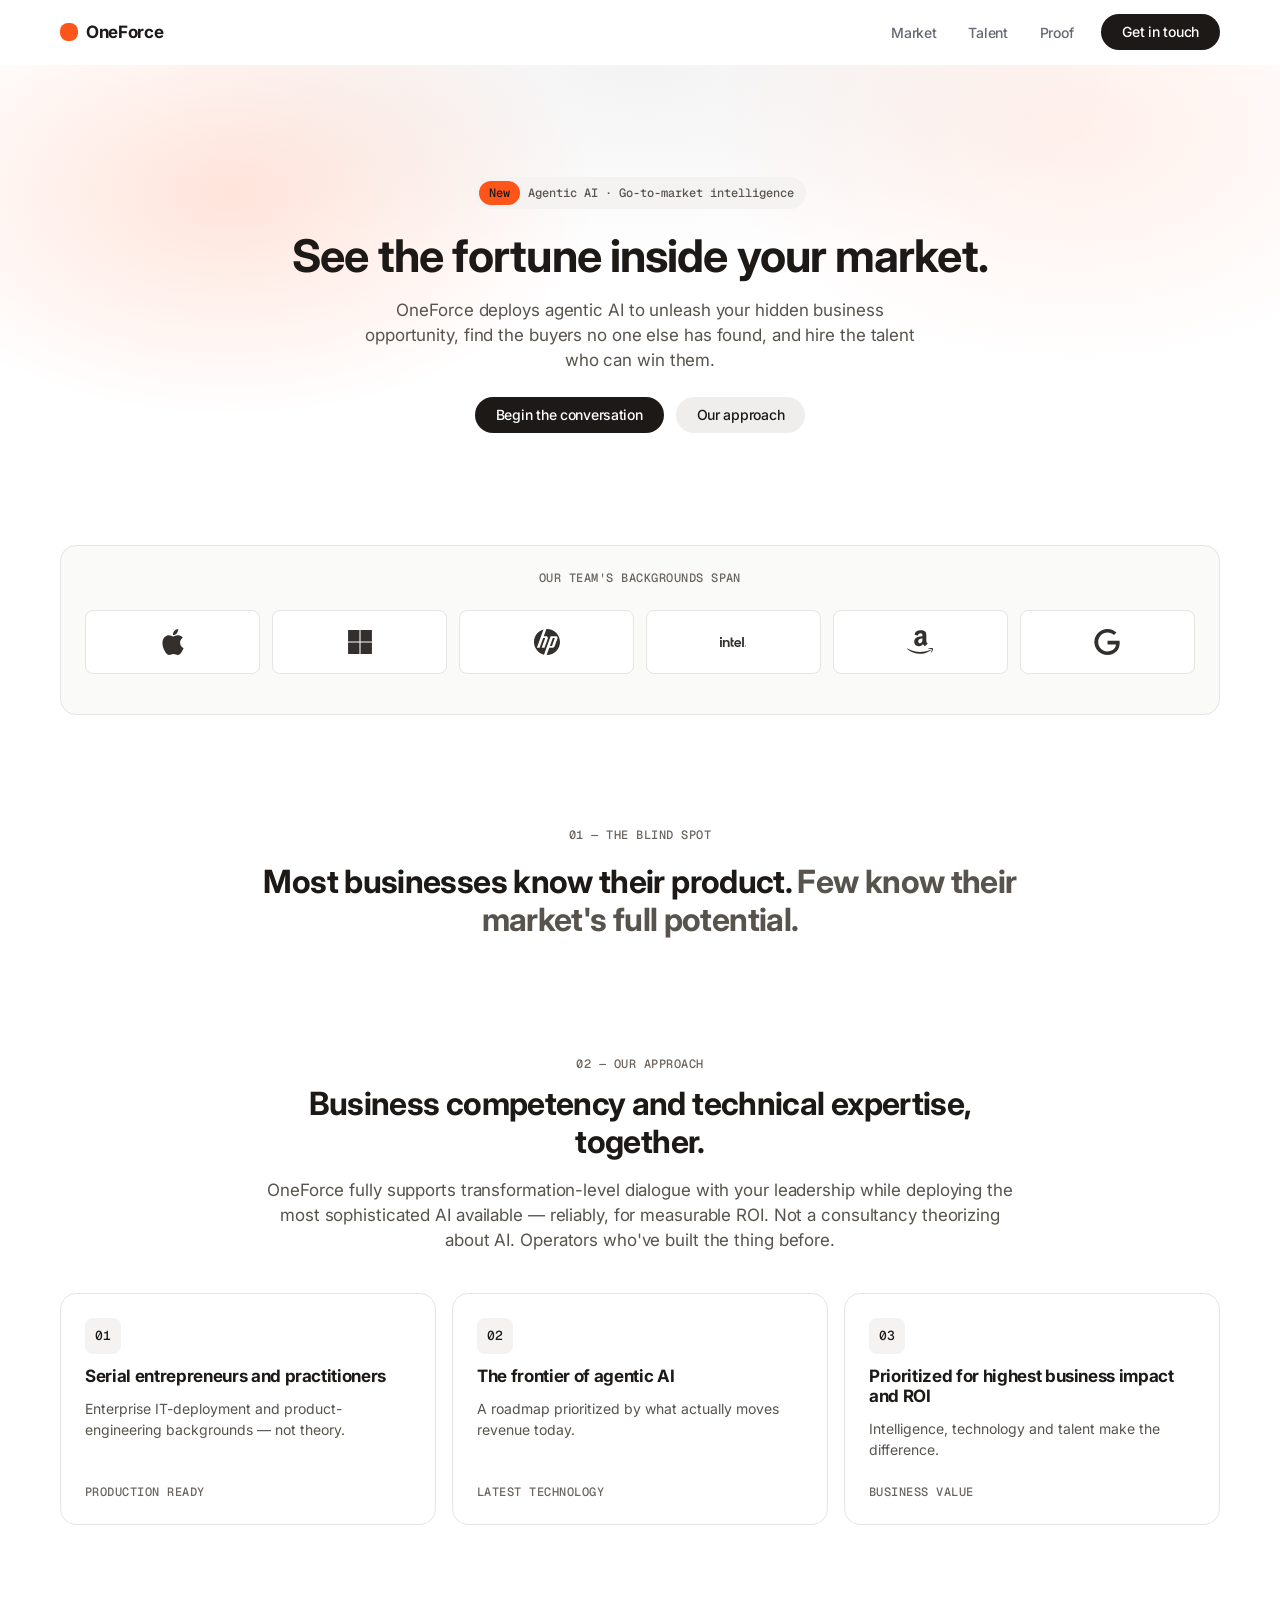
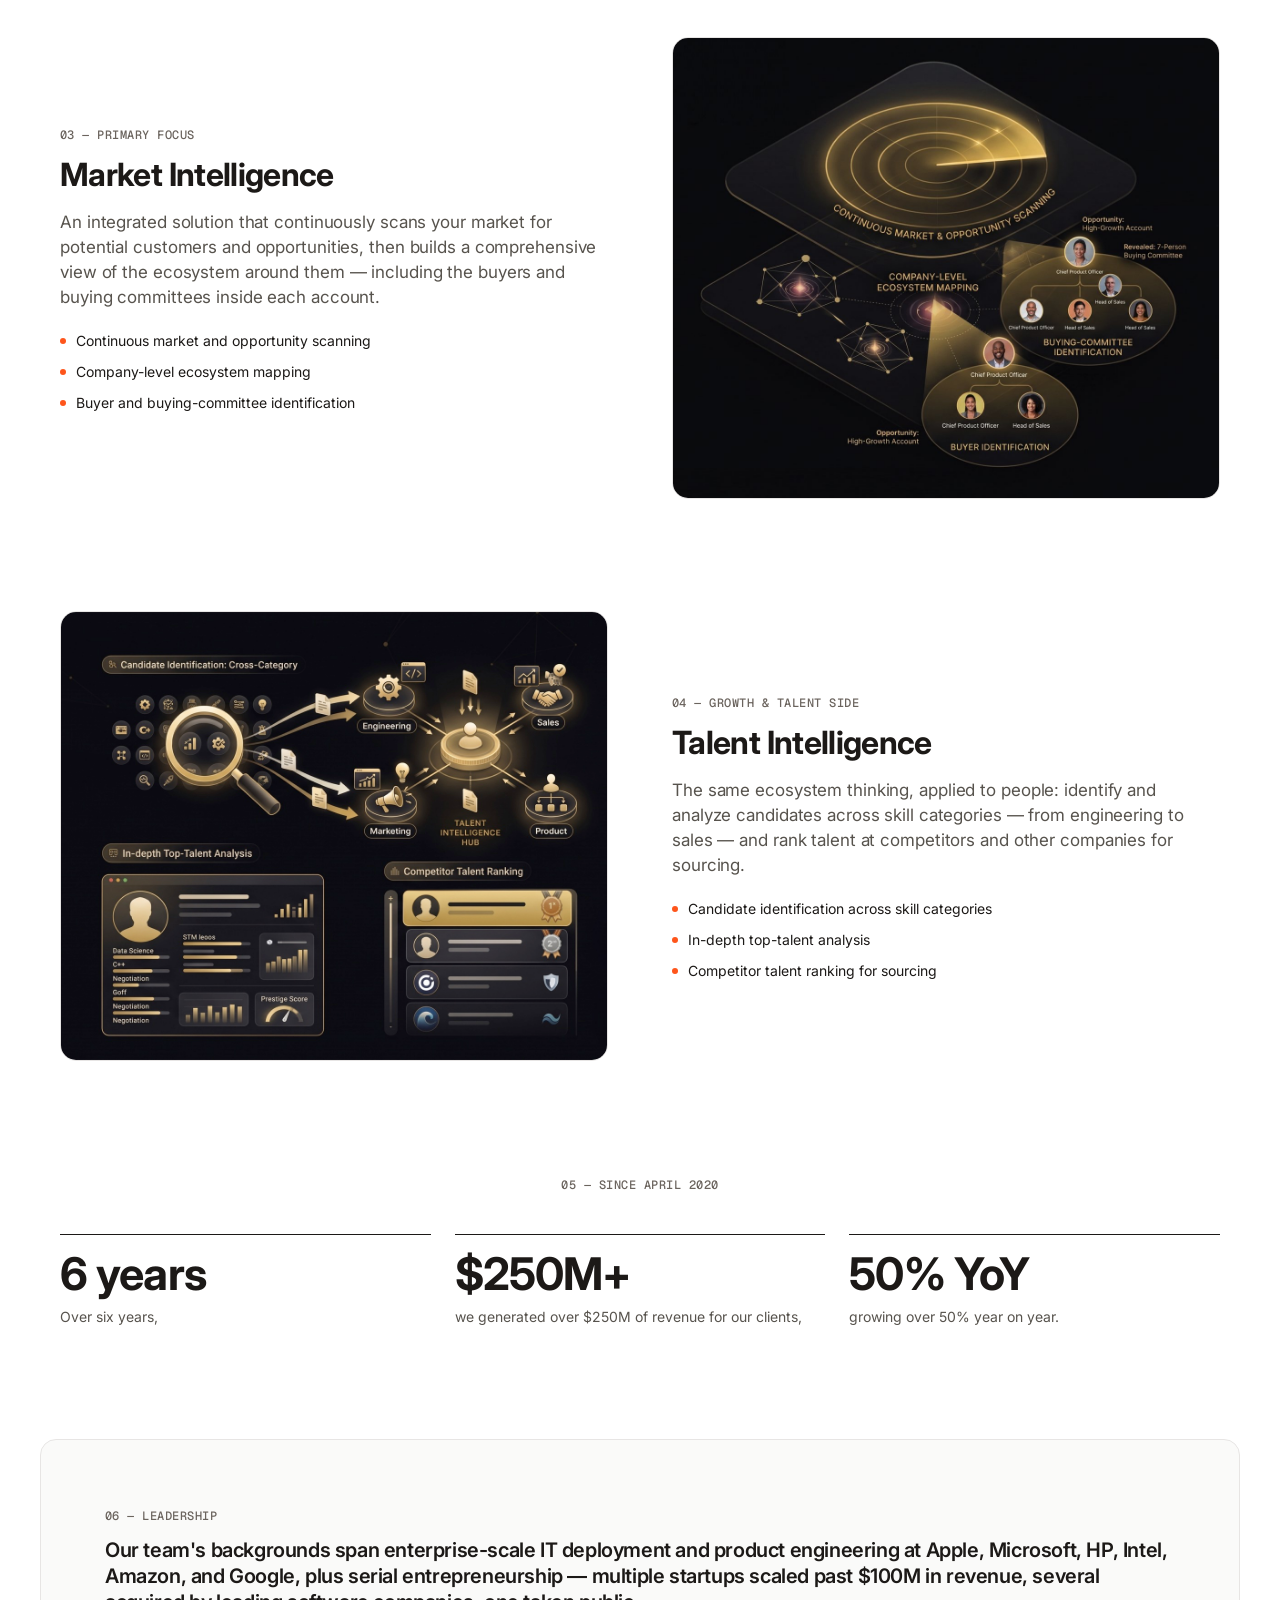
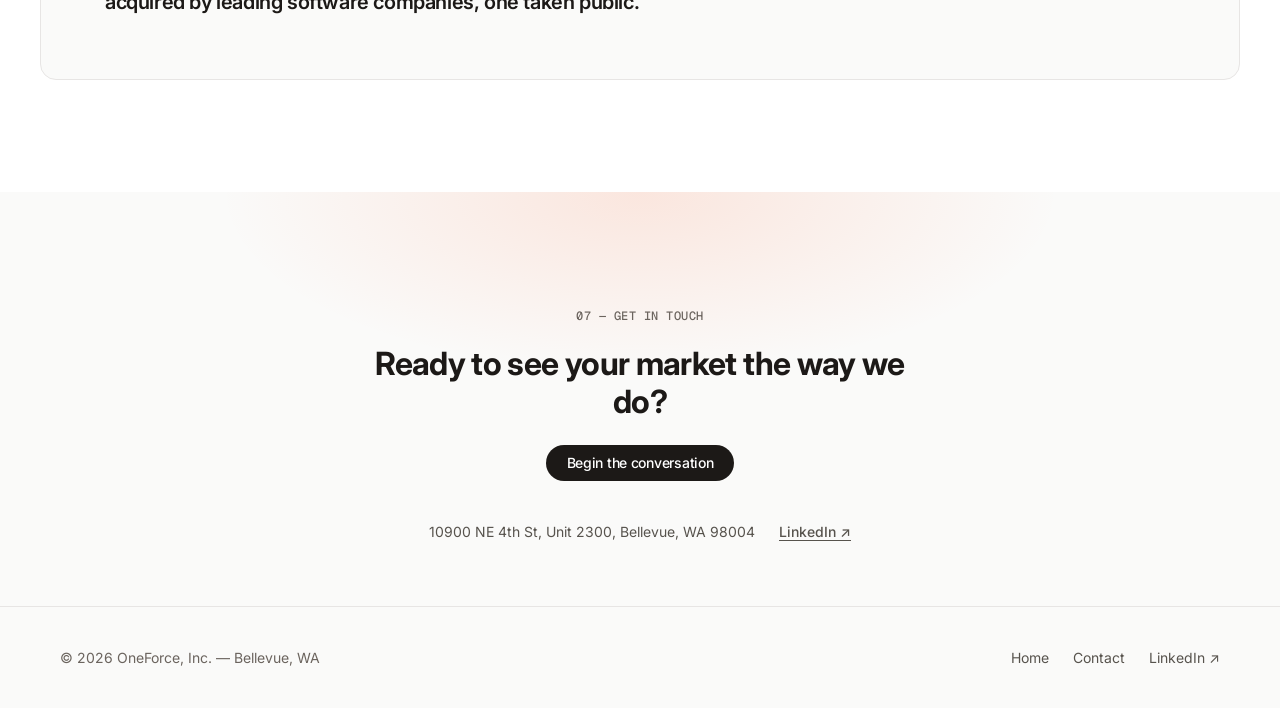
==== index.html @ 34530c94 "OneForce website design 2: GitBook look end to end (DSG-00009 v2 standard) carrying the current OneF" ====
<!doctype html>
<html lang="en">
<head>
<meta charset="utf-8" />
<meta name="viewport" content="width=device-width, initial-scale=1" />
<title>OneForce — See the fortune inside your market</title>
<link rel="icon" type="image/svg+xml" href="favicon.svg" />
<meta name="description" content="OneForce deploys agentic AI to map your market's hidden opportunity, and the talent to capture it." />
<meta property="og:type" content="website" />
<meta property="og:title" content="OneForce — See the fortune inside your market" />
<meta property="og:description" content="OneForce deploys agentic AI to map your market's hidden opportunity, and the talent to capture it." />
<meta property="og:image" content="og-image.png" />
<meta name="twitter:card" content="summary_large_image" />
<link rel="preconnect" href="https://fonts.googleapis.com" />
<link rel="preconnect" href="https://fonts.gstatic.com" crossorigin />
<link href="https://fonts.googleapis.com/css2?family=Inter:wght@400;500;600;700&family=Geist+Mono:wght@500&display=swap" rel="stylesheet" />
<link rel="stylesheet" href="styles.css" />
</head>
<body>
<a class="skip" href="#main">Skip to content</a>
<header class="nav"><div class="wrap">
  <a class="brand" href="index.html"><i aria-hidden="true"></i>OneForce</a>
  <a href="#intelligence" class="l">Market</a>
  <a href="#talent" class="l">Talent</a>
  <a href="#proof" class="l">Proof</a>
  <a href="contact.html" class="btn btn-dark">Get in touch</a>
</div></header>
<main id="main">

<section class="hero wrap" data-od-id="hero">
  <span class="eyebrow"><b>New</b>Agentic AI · Go-to-market intelligence</span>
  <h1>See the fortune inside your market.</h1>
  <p class="lede">OneForce deploys agentic AI to unleash your hidden business opportunity, find the buyers no one else has found, and hire the talent who can win them.</p>
  <div class="actions">
    <a href="contact.html" class="btn btn-dark">Begin the conversation</a>
    <a href="#approach" class="btn btn-light">Our approach</a>
  </div>
</section>

<section class="band wrap" data-od-id="credibility" aria-labelledby="lead-h">
  <div class="strip">
    <p class="tag" id="lead-h">Our team's backgrounds span</p>
    <div class="logos"><div class="logo-chip"><img src="assets/logos/apple.svg" alt="Apple" /></div><div class="logo-chip"><img src="assets/logos/microsoft.svg" alt="Microsoft" /></div><div class="logo-chip"><img src="assets/logos/hp.svg" alt="HP" /></div><div class="logo-chip"><img src="assets/logos/intel.svg" alt="Intel" /></div><div class="logo-chip"><img src="assets/logos/amazon.svg" alt="Amazon" /></div><div class="logo-chip"><img src="assets/logos/google.svg" alt="Google" /></div></div>
  </div>
</section>

<section class="band wrap narrow quote center rv" data-od-id="problem">
  <span class="tag">01 — The blind spot</span>
  <h2>Most businesses know their product. <em>Few know their market's full potential.</em></h2>
</section>

<section class="band wrap" id="approach" data-od-id="approach">
  <div class="center" style="max-width:766px;margin:0 auto">
    <span class="tag">02 — Our approach</span>
    <h2 style="margin:12px 0 16px">Business competency and technical expertise, together.</h2>
    <p class="lede">OneForce fully supports transformation-level dialogue with your leadership while deploying the most sophisticated AI available — reliably, for measurable ROI. Not a consultancy theorizing about AI. Operators who've built the thing before.</p>
  </div>
  <div class="cards">
    <article class="card rv"><span class="ico" aria-hidden="true">01</span><h3>Serial entrepreneurs and practitioners</h3><p>Enterprise IT-deployment and product-engineering backgrounds — not theory.</p><span class="tag">Production Ready</span></article>
    <article class="card rv"><span class="ico" aria-hidden="true">02</span><h3>The frontier of agentic AI</h3><p>A roadmap prioritized by what actually moves revenue today.</p><span class="tag">Latest Technology</span></article>
    <article class="card rv"><span class="ico" aria-hidden="true">03</span><h3>Prioritized for highest business impact and ROI</h3><p>Intelligence, technology and talent make the difference.</p><span class="tag">Business Value</span></article>
  </div>
</section>

<section class="band wrap" id="intelligence" data-od-id="intelligence-hub">
  <div class="split">
    <div class="copy rv">
      <span class="tag">03 — Primary focus</span>
      <h2>Market Intelligence</h2>
      <p class="lede">An integrated solution that continuously scans your market for potential customers and opportunities, then builds a comprehensive view of the ecosystem around them — including the buyers and buying committees inside each account.</p>
      <ul>
        <li>Continuous market and opportunity scanning</li>
        <li>Company-level ecosystem mapping</li>
        <li>Buyer and buying-committee identification</li>
      </ul>
    </div>
    <div class="frame rv"><img src="assets/market-intelligence.jpg" width="1200" height="1010" loading="lazy" alt="Diagram of OneForce's market intelligence system mapping accounts, buying committees, and opportunity signals" /></div>
  </div>
</section>

<section class="band wrap" id="talent" data-od-id="talent-intelligence">
  <div class="split rev">
    <div class="copy rv">
      <span class="tag">04 — Growth &amp; talent side</span>
      <h2>Talent Intelligence</h2>
      <p class="lede">The same ecosystem thinking, applied to people: identify and analyze candidates across skill categories — from engineering to sales — and rank talent at competitors and other companies for sourcing.</p>
      <ul>
        <li>Candidate identification across skill categories</li>
        <li>In-depth top-talent analysis</li>
        <li>Competitor talent ranking for sourcing</li>
      </ul>
    </div>
    <div class="frame rv"><img src="assets/talent-intelligence.jpg?v=2" width="1200" height="984" loading="lazy" alt="Diagram of OneForce's talent intelligence hub connecting candidate identification, top-talent analysis, and competitor talent ranking across engineering, sales, marketing, and product" /></div>
  </div>
</section>

<section class="band wrap" id="proof" data-od-id="proof">
  <div class="center"><span class="tag">05 — Since April 2020</span></div>
  <div class="stats">
    <div class="stat rv"><div class="n">6 years</div><p>Over six years,</p></div>
    <div class="stat rv"><div class="n">$250M+</div><p>we generated over $250M of revenue for our clients,</p></div>
    <div class="stat rv"><div class="n">50% YoY</div><p>growing over 50% year on year.</p></div>
  </div>
</section>

<section class="wideband" data-od-id="leadership">
  <div class="leader rv">
    <div><span class="tag">06 — Leadership</span>
    <p class="big" style="margin-top:12px">Our team's backgrounds span enterprise-scale IT deployment and product engineering at Apple, Microsoft, HP, Intel, Amazon, and Google, plus serial entrepreneurship — multiple startups scaled past $100M in revenue, several acquired by leading software companies, one taken public.</p></div>
  </div>
</section>

<section class="closing" data-od-id="closing">
  <div class="wrap">
    <span class="tag">07 — Get in touch</span>
    <h2>Ready to see your market the way we do?</h2>
    <div class="actions"><a href="contact.html" class="btn btn-dark">Begin the conversation</a></div>
    <div class="contact-row">
      <span>10900 NE 4th St, Unit 2300, Bellevue, WA 98004</span>
      <a href="https://www.linkedin.com/company/oneforceinc/" target="_blank" rel="noopener">LinkedIn ↗</a>
    </div>
  </div>
</section>
</main>
<footer class="foot"><div class="wrap">
  <span>© 2026 OneForce, Inc. — Bellevue, WA</span>
  <nav aria-label="Footer"><a href="index.html">Home</a><a href="contact.html">Contact</a><a href="https://www.linkedin.com/company/oneforceinc/" target="_blank" rel="noopener">LinkedIn ↗</a></nav>
</div></footer>
<script>
(function(){
  var els=document.querySelectorAll('.rv');
  if(!('IntersectionObserver' in window)){els.forEach(function(e){e.classList.add('in')});return;}
  var io=new IntersectionObserver(function(es){es.forEach(function(x){if(x.isIntersecting){x.target.classList.add('in');io.unobserve(x.target);}})},{threshold:.15});
  els.forEach(function(e){io.observe(e)});
})();
</script>
</body>
</html>
---- styles.css ----
/* OneForce website design 2 - the GitBook look end to end (DSG-00009 v2 measurements + v1 palette),
   carrying the current OneForce copy. Light only (the reference has no dark theme).
   States and motion are additions, not measurements. */
:root{
  --ink:#1C1917; --ink-2:#57534D; --muted:#6B645E; --page:#FFFFFF; --soft:#FAFAF9; --soft-2:#F4F3F2; --pill:#EFEEED;
  --line:#E7E5E4; --accent:#FE551B; --accent-ink:#B93A0B;
  --f-sans:'Inter',-apple-system,BlinkMacSystemFont,'Segoe UI',system-ui,sans-serif;
  --f-mono:'Geist Mono',ui-monospace,'SF Mono',Menlo,monospace;
  --s4:4px;--s6:6px;--s8:8px;--s10:10px;--s12:12px;--s14:14px;--s16:16px;--s20:20px;--s24:24px;--s40:40px;--s64:64px;--s112:112px;
  --r-tiny:4px;--r-small:8px;--r-card:16px;--r-input:99px;--r-pill:999px;
  --container:1160px;--narrow:766px;--wide:1345px;--gutter:20px;--gap:112px;
  --t:200ms;--ease:cubic-bezier(.2,0,0,1);
}
*{box-sizing:border-box}
html{scroll-behavior:smooth}
body{margin:0;background:var(--page);color:var(--ink);font-family:var(--f-sans);font-size:14px;line-height:21px;-webkit-font-smoothing:antialiased;overflow-x:hidden}
img{max-width:100%;display:block}
a{color:inherit}
h1,h2,h3,h4,h5{margin:0;font-weight:700;color:var(--ink)}
h1{font-size:29px;line-height:1;letter-spacing:-.58px}
h2{font-size:26px;line-height:1.2;letter-spacing:-.52px}
h3{font-size:17px;line-height:20.4px;letter-spacing:-.34px}
p{margin:0}
.lede{font-size:17px;line-height:25px;color:var(--ink-2);letter-spacing:-.1px}
.skip{position:fixed;left:16px;top:-80px;z-index:400;padding:12px 20px;border-radius:var(--r-pill);background:var(--ink);color:#fff;font-weight:500;text-decoration:none;transition:top 120ms var(--ease)}
.skip:focus{top:16px}
:focus-visible{outline:2px solid var(--ink);outline-offset:3px;border-radius:var(--r-small)}
.wrap{width:100%;max-width:calc(var(--container) + 2*var(--gutter));margin:0 auto;padding:0 var(--gutter)}
.narrow{max-width:calc(var(--narrow) + 2*var(--gutter))}
.band{padding-top:var(--gap)}
.center{text-align:center}

/* top nav */
.nav{position:sticky;top:0;z-index:100;background:rgba(255,255,255,.88);backdrop-filter:saturate(1.4) blur(12px);border-bottom:1px solid transparent}
.nav .wrap{display:flex;align-items:center;gap:var(--s24);height:64px}
.brand{font-weight:700;font-size:17px;letter-spacing:-.34px;text-decoration:none;margin-right:auto;display:flex;align-items:center;gap:var(--s8)}
.brand i{width:18px;height:18px;border-radius:var(--r-small);background:var(--accent);display:inline-block}
.nav a.l{color:#656973;font-weight:500;letter-spacing:-.28px;text-decoration:none;padding:8px 4px;display:none;transition:color var(--t) var(--ease)}
.nav a.l:hover{color:var(--ink)}
.nav a.l[aria-current=page]{color:var(--ink)}

/* buttons: pill, 14/500 */
.btn{display:inline-flex;align-items:center;justify-content:center;gap:var(--s8);padding:var(--s10) var(--s20);border-radius:var(--r-pill);font:500 14px/14px var(--f-sans);letter-spacing:-.28px;text-decoration:none;border:1px solid transparent;cursor:pointer;transition:background var(--t) var(--ease),transform 120ms var(--ease)}
.btn:active{transform:translateY(1px)}
.btn-dark{background:var(--ink);color:#fff}
.btn-dark:hover{background:#3b3532}
.btn-light{background:var(--pill);color:var(--ink)}
.btn-light:hover{background:#E4E2E0}
.btn[disabled]{opacity:.6;cursor:default}

/* eyebrow badge */
.eyebrow{display:inline-flex;align-items:center;gap:var(--s8);padding:var(--s4) var(--s12) var(--s4) var(--s4);border-radius:var(--r-pill);background:var(--soft-2);font:500 12px/16px var(--f-mono);color:var(--ink-2);letter-spacing:0}
.eyebrow b{background:var(--accent);color:var(--ink);border-radius:var(--r-pill);padding:var(--s4) var(--s10);font-weight:500}
.tag{font:500 12px/16px var(--f-mono);color:var(--muted);text-transform:uppercase;letter-spacing:.04em}

/* hero */
.hero{position:relative;padding-top:var(--s64);text-align:center;isolation:isolate}
.hero::before{content:"";position:absolute;top:0;left:50%;width:100vw;transform:translateX(-50%);height:640px;z-index:-1;background:
 radial-gradient(520px 320px at 18% 20%,rgba(254,85,27,.16),transparent 70%),
 radial-gradient(520px 340px at 84% 10%,rgba(254,85,27,.09),transparent 70%),
 radial-gradient(700px 300px at 50% 0,rgba(28,25,23,.05),transparent 70%)}
.hero h1{margin:var(--s24) auto var(--s20);max-width:700px}
.hero .lede{max-width:560px;margin:0 auto}
.actions{display:flex;gap:var(--s12);justify-content:center;flex-wrap:wrap;margin-top:var(--s24)}

/* logo strip (integration strip) */
.strip{border:1px solid var(--line);border-radius:var(--r-card);background:var(--soft);padding:var(--s24) var(--s24) var(--s40);text-align:center}
.strip p.tag{margin-bottom:var(--s24)}
.logos{display:flex;flex-wrap:wrap;justify-content:center;gap:var(--s12)}
.logo-chip{background:#fff;border:1px solid var(--line);border-radius:var(--r-small);height:64px;width:calc(50% - 6px);display:flex;align-items:center;justify-content:center}
.logo-chip img{height:26px;width:auto;max-width:96px;opacity:.9}

/* quote */
.quote h2{font-size:26px;line-height:1.2}
.quote h2 em{font-style:normal;color:var(--ink-2)}
.quote .tag{display:block;margin-bottom:var(--s20)}

/* feature split */
.split{display:grid;gap:var(--s40);align-items:center}
.split h2{margin:var(--s12) 0 var(--s16)}
.split ul{list-style:none;margin:var(--s20) 0 0;padding:0;display:grid;gap:var(--s10)}
.split li{display:flex;gap:var(--s10);color:var(--ink)}
.split li::before{content:"";flex:none;width:6px;height:6px;margin-top:8px;border-radius:99px;background:var(--accent)}
.frame{border-radius:var(--r-card);overflow:hidden;background:#0b0d12;border:1px solid var(--line)}
.frame img{width:100%;height:auto}

/* cards */
.cards{display:grid;gap:var(--s16);margin-top:var(--s40)}
.card{border:1px solid var(--line);border-radius:var(--r-card);background:var(--page);padding:var(--s24);display:flex;flex-direction:column;gap:var(--s12);transition:border-color var(--t) var(--ease),box-shadow var(--t) var(--ease),transform var(--t) var(--ease)}
.card:hover{border-color:#D6D3D1;box-shadow:0 8px 24px rgba(28,25,23,.06);transform:translateY(-2px)}
.card .ico{width:36px;height:36px;border-radius:var(--r-small);background:var(--soft-2);display:grid;place-items:center;font:500 13px/1 var(--f-mono);color:var(--ink)}
.card p{color:var(--ink-2)}
.card .tag{margin-top:auto;padding-top:var(--s12)}

/* stats */
.stats{display:grid;gap:var(--s24);margin-top:var(--s40)}
.stat{border-top:1px solid var(--ink);padding-top:var(--s16)}
.stat .n{font-size:45px;line-height:45px;letter-spacing:-.9px;font-weight:700}
.stat p{margin-top:var(--s10);color:var(--ink-2)}

/* wide quote band (leadership) */
.wideband{max-width:calc(var(--wide) + 2*var(--gutter));margin:var(--gap) auto 0;padding:0 var(--gutter)}
.leader{background:var(--soft);border:1px solid var(--line);border-radius:var(--r-card);padding:var(--s40) var(--s24);display:grid;gap:var(--s24)}
.leader p.big{font-size:20px;line-height:26px;letter-spacing:-.4px;font-weight:600;color:var(--ink)}
.leader .logos{justify-content:flex-start;margin-top:var(--s8)}

/* closing */
.closing{position:relative;text-align:center;isolation:isolate;padding:var(--s112) 0 var(--s64);margin-top:var(--gap);background:var(--soft)}
.closing::before{content:"";position:absolute;inset:0;z-index:-1;background:radial-gradient(600px 260px at 50% 0,rgba(254,85,27,.12),transparent 70%)}
.closing h2{max-width:560px;margin:var(--s20) auto var(--s12)}
.contact-row{display:flex;gap:var(--s24);justify-content:center;flex-wrap:wrap;margin-top:var(--s40);color:var(--ink-2)}
.contact-row a{font-weight:500;text-decoration:underline;text-underline-offset:3px}

/* footer */
.foot{background:var(--soft);border-top:1px solid var(--line);padding:var(--s40) 0;color:var(--muted)}
.foot .wrap{display:flex;flex-wrap:wrap;gap:var(--s16) var(--s40);justify-content:space-between}
.foot a{text-decoration:none;color:var(--ink-2)}
.foot a:hover{color:var(--ink)}
.foot nav{display:flex;gap:var(--s24)}

/* reveal (addition) */
.rv{opacity:0;transform:translateY(12px);transition:opacity 400ms var(--ease),transform 400ms var(--ease)}
.rv.in{opacity:1;transform:none}

/* contact page */
.page-hero{padding-top:var(--s64);text-align:center}
.page-hero h1{margin:var(--s24) auto var(--s16);max-width:640px}
.contact-grid{display:grid;gap:var(--s24);margin-top:var(--s40)}
.panel{border:1px solid var(--line);border-radius:var(--r-card);background:var(--page);padding:var(--s24)}
.panel.soft{background:var(--soft)}
.form-field{margin-bottom:var(--s16)}
.form-field label{display:block;font-weight:500;letter-spacing:-.28px;margin-bottom:var(--s6)}
.form-field label span{color:var(--muted);font-weight:400}
input,textarea{width:100%;font:400 14px/21px var(--f-sans);color:var(--ink);background:var(--page);border:1px solid #D6D3D1;border-radius:var(--r-small);padding:var(--s10) var(--s14);transition:border-color var(--t) var(--ease),box-shadow var(--t) var(--ease)}
textarea{min-height:128px;resize:vertical}
input::placeholder,textarea::placeholder{color:#8A837D}
input:hover,textarea:hover{border-color:#A8A29E}
input:focus-visible,textarea:focus-visible{outline:none;border-color:var(--ink);box-shadow:0 0 0 3px rgba(28,25,23,.14)}
.form-error{display:none;color:#B42318;font-size:13px;margin-top:var(--s6)}
.form-field.invalid input,.form-field.invalid textarea{border-color:#B42318}
.form-field.invalid .form-error{display:block}
.form-note{margin-top:var(--s12);color:var(--muted)}
.form-status{display:none;margin-top:var(--s12);padding:var(--s12) var(--s14);border-radius:var(--r-small);background:#FEF3F2;color:#B42318}
.form-status.show{display:block}
.form-status.ok{background:#ECFDF3;color:#05603A}
.info h3{margin-bottom:var(--s10)}
.info .row{display:flex;justify-content:space-between;gap:var(--s16);padding:var(--s10) 0;border-top:1px solid var(--line)}
.info .k{color:var(--muted)}
.info .note{margin-top:var(--s16);padding-top:var(--s16);border-top:1px solid var(--line);color:var(--ink-2)}
.info a{text-decoration:underline;text-underline-offset:3px}
.faq{margin-top:var(--s40);border-top:1px solid var(--line)}
details{border-bottom:1px solid var(--line);padding:var(--s16) 0}
summary{cursor:pointer;font-weight:600;font-size:17px;line-height:22px;letter-spacing:-.34px;list-style:none;display:flex;justify-content:space-between;gap:var(--s16)}
summary::-webkit-details-marker{display:none}
summary::after{content:"+";font-weight:400;font-size:20px;line-height:20px;color:var(--muted)}
details[open] summary::after{content:"–"}
details p{margin-top:var(--s10);color:var(--ink-2)}

/* >= 810 tablet */
@media (min-width:810px){
  :root{--gutter:40px}
  h1{font-size:45px;letter-spacing:-.9px}
  h2{font-size:32px;line-height:38.4px;letter-spacing:-.64px}
  .quote h2{font-size:32px}
  .nav a.l{display:inline-block}
  .hero{padding-top:112px}
  .logo-chip{width:calc(33.333% - 8px)}
  .split{grid-template-columns:1fr 1fr;gap:64px}
  .split.rev .copy{order:2}
  .cards{grid-template-columns:repeat(3,1fr)}
  .stats{grid-template-columns:repeat(3,1fr)}
  .leader{padding:var(--s64) var(--s64)}
  .contact-grid{grid-template-columns:1.4fr 1fr}
}
@media (min-width:1200px){ .logo-chip{width:calc(16.666% - 10px)} .leader .logos{gap:var(--s12)} }
@media (min-width:1600px){ :root{--container:1240px} }
@media (prefers-reduced-motion:reduce){ html{scroll-behavior:auto} .rv{opacity:1;transform:none;transition:none} .card,.btn{transition:none} .card:hover{transform:none} }
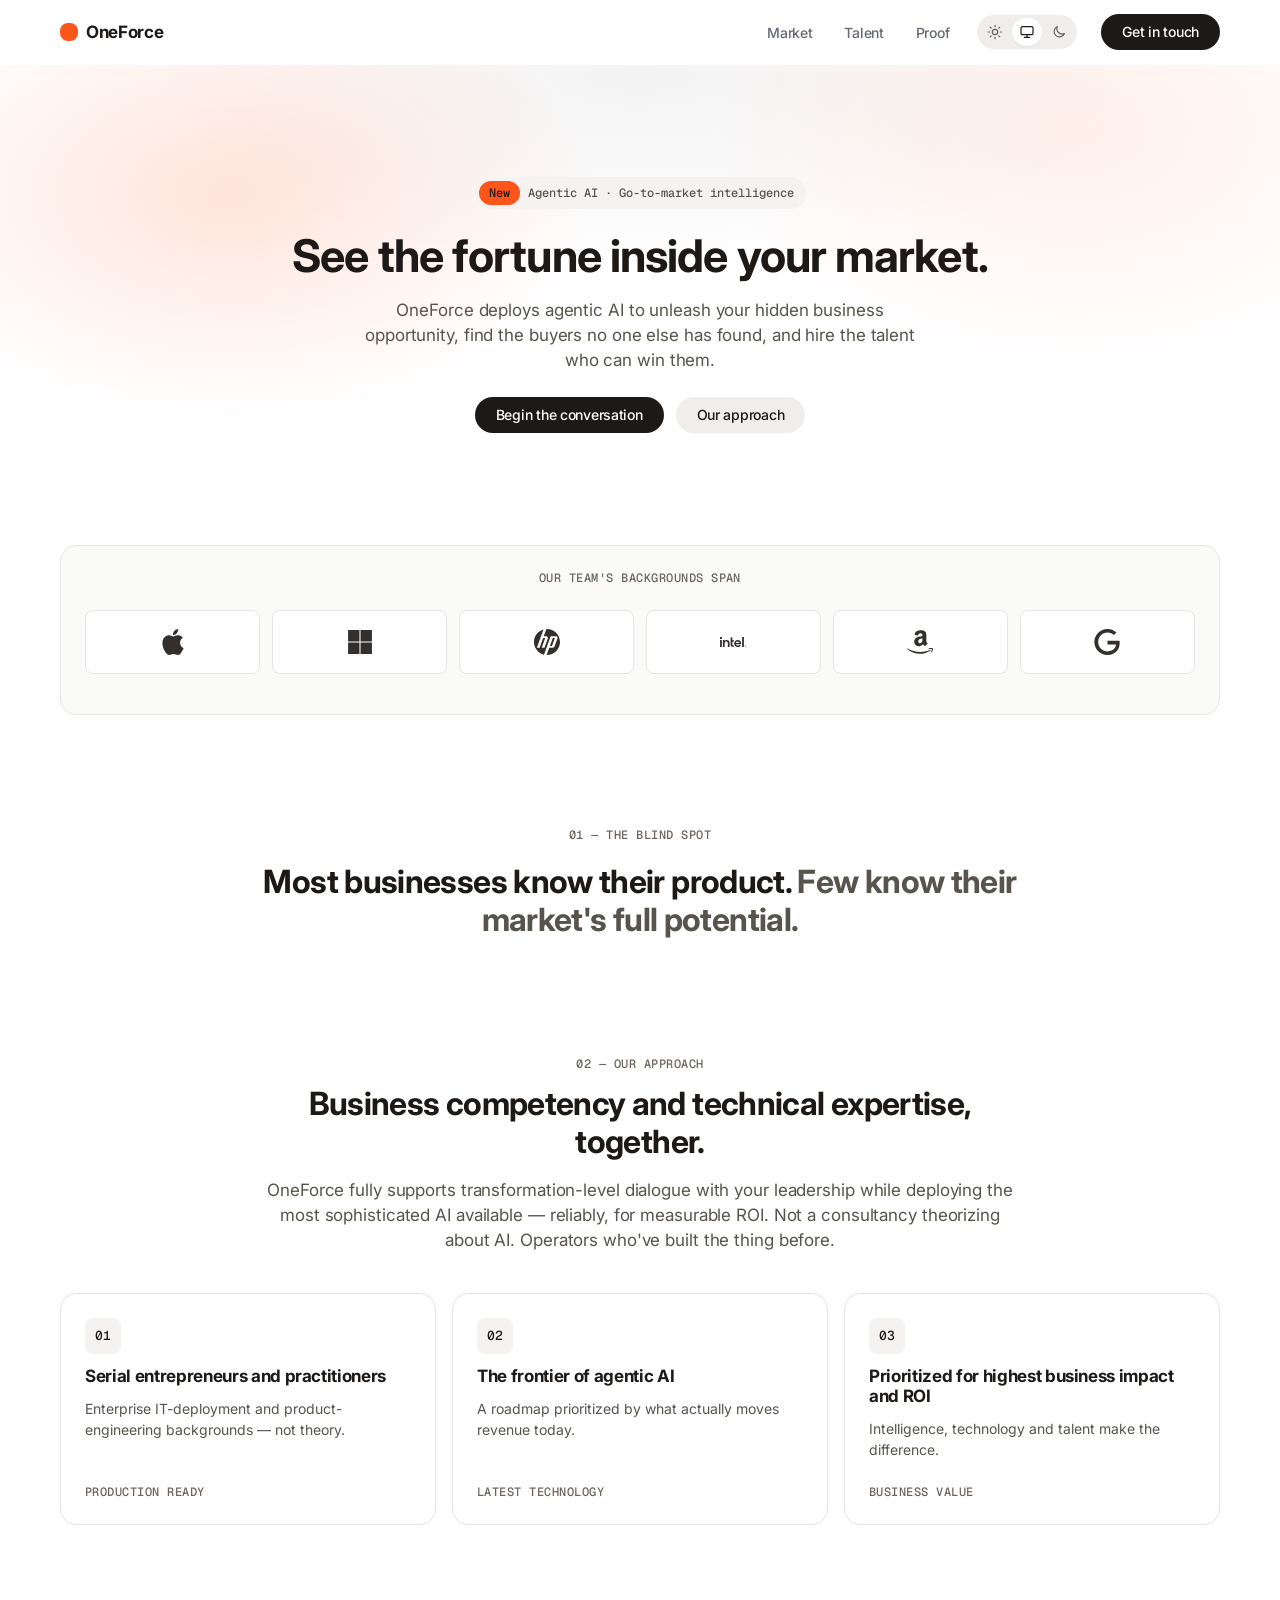
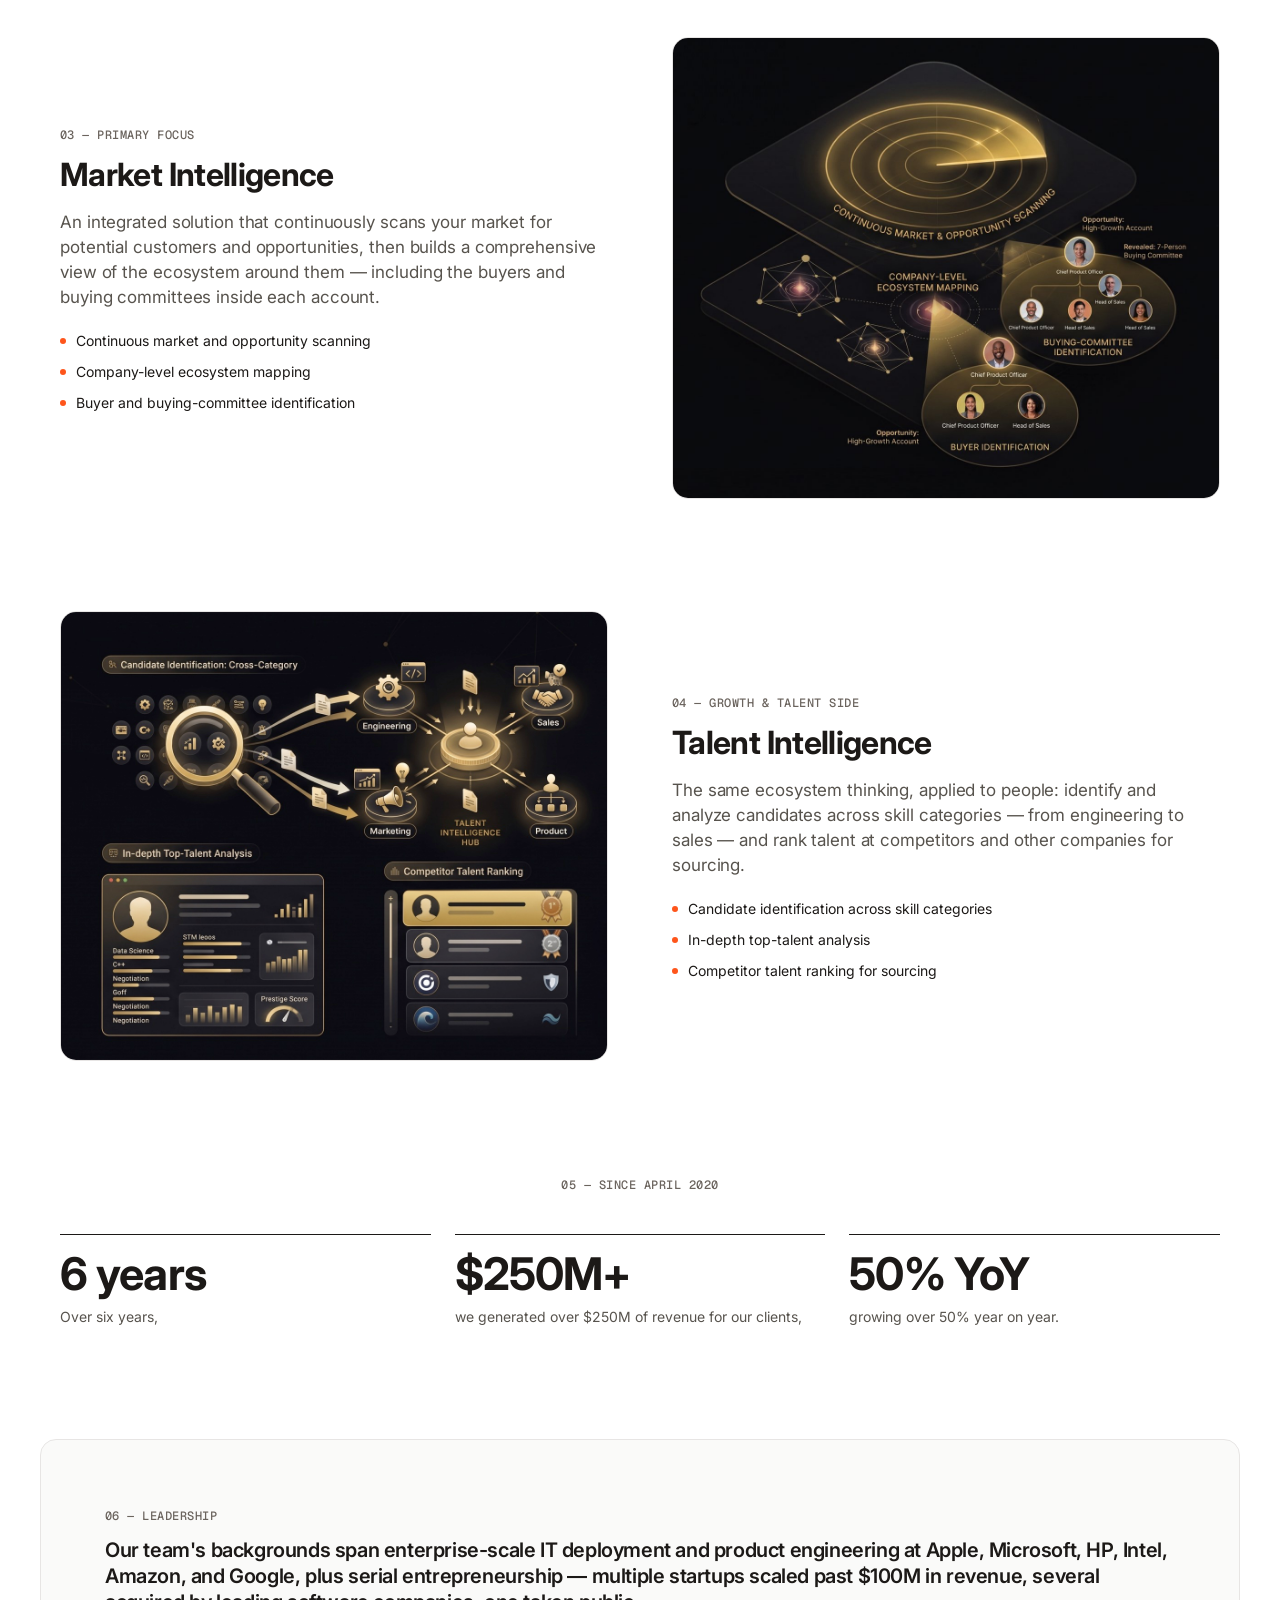
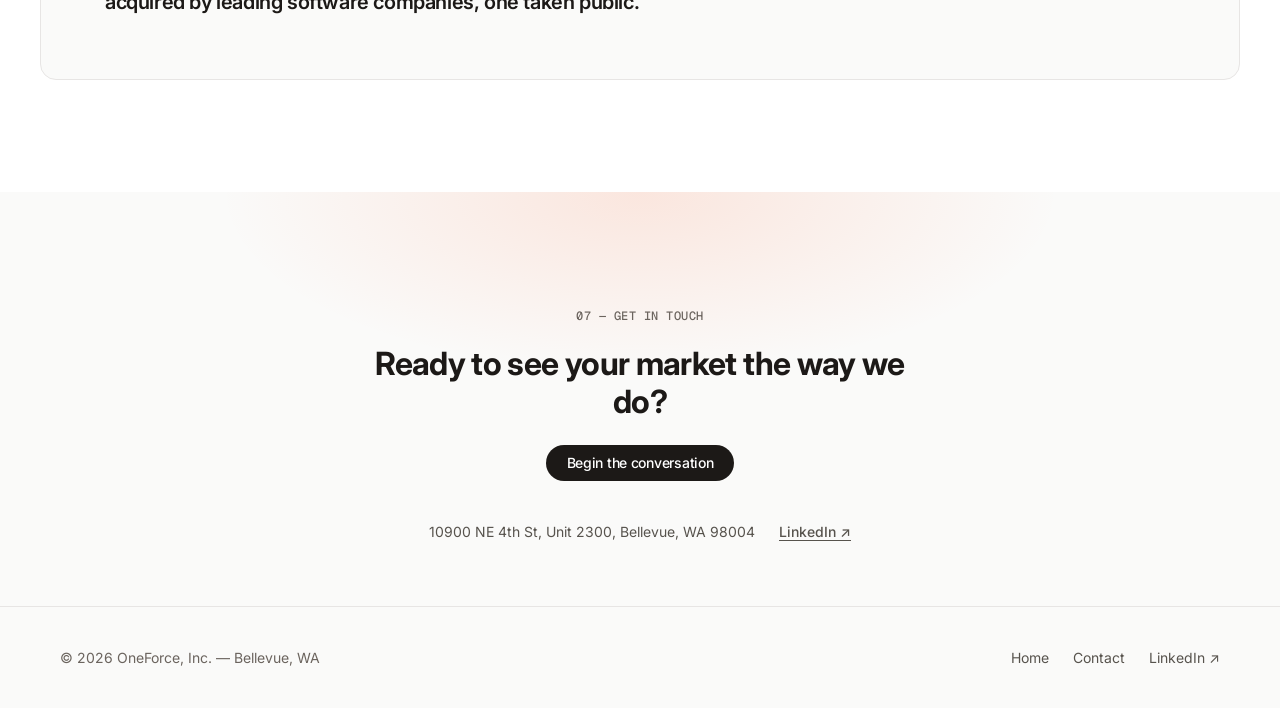
==== commit 80cf8149: "Add light / dark / system theme switch (system by default, choice saved in localStorage) Co-Authored" ====
--- a/index.html
+++ b/index.html
@@ -15,6 +15,8 @@
 <link rel="preconnect" href="https://fonts.gstatic.com" crossorigin />
 <link href="https://fonts.googleapis.com/css2?family=Inter:wght@400;500;600;700&family=Geist+Mono:wght@500&display=swap" rel="stylesheet" />
 <link rel="stylesheet" href="styles.css" />
+<script>(function(){try{var m=localStorage.getItem('of-theme');if(m==='light'||m==='dark')document.documentElement.setAttribute('data-theme',m)}catch(e){}})()</script>
+<meta name="color-scheme" content="light dark" />
 </head>
 <body>
 <a class="skip" href="#main">Skip to content</a>
@@ -23,6 +25,11 @@
   <a href="#intelligence" class="l">Market</a>
   <a href="#talent" class="l">Talent</a>
   <a href="#proof" class="l">Proof</a>
+  <div class="theme" role="group" aria-label="Colour theme">
+    <button type="button" data-mode="light" aria-pressed="false" aria-label="Light theme" title="Light"><svg viewBox="0 0 24 24" aria-hidden="true"><circle cx="12" cy="12" r="4"/><path d="M12 2v2M12 20v2M4.9 4.9l1.4 1.4M17.7 17.7l1.4 1.4M2 12h2M20 12h2M4.9 19.1l1.4-1.4M17.7 6.3l1.4-1.4"/></svg></button>
+    <button type="button" data-mode="system" aria-pressed="false" aria-label="System theme" title="System"><svg viewBox="0 0 24 24" aria-hidden="true"><rect x="3" y="4" width="18" height="12" rx="2"/><path d="M8 20h8M12 16v4"/></svg></button>
+    <button type="button" data-mode="dark" aria-pressed="false" aria-label="Dark theme" title="Dark"><svg viewBox="0 0 24 24" aria-hidden="true"><path d="M20 14.5A8 8 0 0 1 9.5 4a8 8 0 1 0 10.5 10.5z"/></svg></button>
+  </div>
   <a href="contact.html" class="btn btn-dark">Get in touch</a>
 </div></header>
 <main id="main">
@@ -128,6 +135,20 @@
 </div></footer>
 <script>
 (function(){
+  var root=document.documentElement,btns=document.querySelectorAll('.theme button');
+  function cur(){try{var m=localStorage.getItem('of-theme');return m==='light'||m==='dark'?m:'system'}catch(e){return 'system'}}
+  function paint(m){btns.forEach(function(b){b.setAttribute('aria-pressed',String(b.dataset.mode===m))})}
+  function set(m){
+    if(m==='system')root.removeAttribute('data-theme');else root.setAttribute('data-theme',m);
+    try{if(m==='system')localStorage.removeItem('of-theme');else localStorage.setItem('of-theme',m)}catch(e){}
+    paint(m);
+  }
+  btns.forEach(function(b){b.addEventListener('click',function(){set(b.dataset.mode)})});
+  paint(cur());
+})();
+</script>
+<script>
+(function(){
   var els=document.querySelectorAll('.rv');
   if(!('IntersectionObserver' in window)){els.forEach(function(e){e.classList.add('in')});return;}
   var io=new IntersectionObserver(function(es){es.forEach(function(x){if(x.isIntersecting){x.target.classList.add('in');io.unobserve(x.target);}})},{threshold:.15});
--- a/styles.css
+++ b/styles.css
@@ -1,7 +1,8 @@
 /* OneForce website design 2 - the GitBook look end to end (DSG-00009 v2 measurements + v1 palette),
-   carrying the current OneForce copy. Light only (the reference has no dark theme).
+   carrying the current OneForce copy. Light, dark and system themes (the reference has no dark theme; the dark palette is ours).
    States and motion are additions, not measurements. */
 :root{
+  color-scheme:light;
   --ink:#1C1917; --ink-2:#57534D; --muted:#6B645E; --page:#FFFFFF; --soft:#FAFAF9; --soft-2:#F4F3F2; --pill:#EFEEED;
   --line:#E7E5E4; --accent:#FE551B; --accent-ink:#B93A0B;
   --f-sans:'Inter',-apple-system,BlinkMacSystemFont,'Segoe UI',system-ui,sans-serif;
@@ -9,7 +10,20 @@
   --s4:4px;--s6:6px;--s8:8px;--s10:10px;--s12:12px;--s14:14px;--s16:16px;--s20:20px;--s24:24px;--s40:40px;--s64:64px;--s112:112px;
   --r-tiny:4px;--r-small:8px;--r-card:16px;--r-input:99px;--r-pill:999px;
   --container:1160px;--narrow:766px;--wide:1345px;--gutter:20px;--gap:112px;
+  --nav-bg:rgba(255,255,255,.88);--chip:#fff;--btn-dark-hover:#3b3532;--btn-light-hover:#E4E2E0;--card-hover:#D6D3D1;--input-line:#D6D3D1;--input-line-hover:#A8A29E;--placeholder:#8A837D;--on-ink:#fff;--shadow:rgba(28,25,23,.06);--focus-ring:rgba(28,25,23,.14);--glow-a:rgba(254,85,27,.16);--glow-b:rgba(254,85,27,.09);--glow-c:rgba(28,25,23,.05);--glow-d:rgba(254,85,27,.12);--err:#B42318;--err-bg:#FEF3F2;--ok:#05603A;--ok-bg:#ECFDF3;--logo-filter:none;--nav-link:#656973;
   --t:200ms;--ease:cubic-bezier(.2,0,0,1);
+}
+@media (prefers-color-scheme:dark){:root:not([data-theme=light]){
+  color-scheme:dark;
+  --ink:#F5F4F2; --ink-2:#B8B2AC; --muted:#9A938C; --page:#12100F; --soft:#1A1816; --soft-2:#24211F; --pill:#2A2725;
+  --line:#2E2A27; --accent:#FE551B; --accent-ink:#FF8A5E;
+  --nav-bg:rgba(18,16,15,.88);--chip:#1F1C1A;--btn-dark-hover:#FFFFFF;--btn-light-hover:#35312E;--card-hover:#4A4541;--input-line:#4A4541;--input-line-hover:#6B645E;--placeholder:#8A837D;--on-ink:#12100F;--shadow:rgba(0,0,0,.45);--focus-ring:rgba(245,244,242,.25);--glow-a:rgba(254,85,27,.22);--glow-b:rgba(254,85,27,.12);--glow-c:rgba(245,244,242,.05);--glow-d:rgba(254,85,27,.16);--err:#F97066;--err-bg:#3A1B18;--ok:#47CD89;--ok-bg:#12261C;--logo-filter:invert(1) brightness(.92);--nav-link:#A8A29E;
+}}
+:root[data-theme=dark]{
+  color-scheme:dark;
+  --ink:#F5F4F2; --ink-2:#B8B2AC; --muted:#9A938C; --page:#12100F; --soft:#1A1816; --soft-2:#24211F; --pill:#2A2725;
+  --line:#2E2A27; --accent:#FE551B; --accent-ink:#FF8A5E;
+  --nav-bg:rgba(18,16,15,.88);--chip:#1F1C1A;--btn-dark-hover:#FFFFFF;--btn-light-hover:#35312E;--card-hover:#4A4541;--input-line:#4A4541;--input-line-hover:#6B645E;--placeholder:#8A837D;--on-ink:#12100F;--shadow:rgba(0,0,0,.45);--focus-ring:rgba(245,244,242,.25);--glow-a:rgba(254,85,27,.22);--glow-b:rgba(254,85,27,.12);--glow-c:rgba(245,244,242,.05);--glow-d:rgba(254,85,27,.16);--err:#F97066;--err-bg:#3A1B18;--ok:#47CD89;--ok-bg:#12261C;--logo-filter:invert(1) brightness(.92);--nav-link:#A8A29E;
 }
 *{box-sizing:border-box}
 html{scroll-behavior:smooth}
@@ -22,7 +36,7 @@
 h3{font-size:17px;line-height:20.4px;letter-spacing:-.34px}
 p{margin:0}
 .lede{font-size:17px;line-height:25px;color:var(--ink-2);letter-spacing:-.1px}
-.skip{position:fixed;left:16px;top:-80px;z-index:400;padding:12px 20px;border-radius:var(--r-pill);background:var(--ink);color:#fff;font-weight:500;text-decoration:none;transition:top 120ms var(--ease)}
+.skip{position:fixed;left:16px;top:-80px;z-index:400;padding:12px 20px;border-radius:var(--r-pill);background:var(--ink);color:var(--on-ink);font-weight:500;text-decoration:none;transition:top 120ms var(--ease)}
 .skip:focus{top:16px}
 :focus-visible{outline:2px solid var(--ink);outline-offset:3px;border-radius:var(--r-small)}
 .wrap{width:100%;max-width:calc(var(--container) + 2*var(--gutter));margin:0 auto;padding:0 var(--gutter)}
@@ -30,35 +44,43 @@
 .band{padding-top:var(--gap)}
 .center{text-align:center}
 
+/* theme switch: light / dark / system */
+.theme{display:inline-flex;gap:2px;padding:3px;border-radius:var(--r-pill);background:var(--pill)}
+.theme button{all:unset;box-sizing:border-box;width:30px;height:28px;border-radius:var(--r-pill);display:grid;place-items:center;cursor:pointer;color:var(--muted);transition:background var(--t) var(--ease),color var(--t) var(--ease)}
+.theme button:hover{color:var(--ink)}
+.theme button[aria-pressed=true]{background:var(--page);color:var(--ink);box-shadow:0 1px 2px var(--shadow)}
+.theme button:focus-visible{outline:2px solid var(--ink);outline-offset:2px}
+.theme svg{width:16px;height:16px;fill:none;stroke:currentColor;stroke-width:1.8;stroke-linecap:round;stroke-linejoin:round}
+
 /* top nav */
-.nav{position:sticky;top:0;z-index:100;background:rgba(255,255,255,.88);backdrop-filter:saturate(1.4) blur(12px);border-bottom:1px solid transparent}
+.nav{position:sticky;top:0;z-index:100;background:var(--nav-bg);backdrop-filter:saturate(1.4) blur(12px);border-bottom:1px solid transparent}
 .nav .wrap{display:flex;align-items:center;gap:var(--s24);height:64px}
 .brand{font-weight:700;font-size:17px;letter-spacing:-.34px;text-decoration:none;margin-right:auto;display:flex;align-items:center;gap:var(--s8)}
 .brand i{width:18px;height:18px;border-radius:var(--r-small);background:var(--accent);display:inline-block}
-.nav a.l{color:#656973;font-weight:500;letter-spacing:-.28px;text-decoration:none;padding:8px 4px;display:none;transition:color var(--t) var(--ease)}
+.nav a.l{color:var(--nav-link);font-weight:500;letter-spacing:-.28px;text-decoration:none;padding:8px 4px;display:none;transition:color var(--t) var(--ease)}
 .nav a.l:hover{color:var(--ink)}
 .nav a.l[aria-current=page]{color:var(--ink)}
 
 /* buttons: pill, 14/500 */
 .btn{display:inline-flex;align-items:center;justify-content:center;gap:var(--s8);padding:var(--s10) var(--s20);border-radius:var(--r-pill);font:500 14px/14px var(--f-sans);letter-spacing:-.28px;text-decoration:none;border:1px solid transparent;cursor:pointer;transition:background var(--t) var(--ease),transform 120ms var(--ease)}
 .btn:active{transform:translateY(1px)}
-.btn-dark{background:var(--ink);color:#fff}
-.btn-dark:hover{background:#3b3532}
+.btn-dark{background:var(--ink);color:var(--on-ink)}
+.btn-dark:hover{background:var(--btn-dark-hover)}
 .btn-light{background:var(--pill);color:var(--ink)}
-.btn-light:hover{background:#E4E2E0}
+.btn-light:hover{background:var(--btn-light-hover)}
 .btn[disabled]{opacity:.6;cursor:default}
 
 /* eyebrow badge */
 .eyebrow{display:inline-flex;align-items:center;gap:var(--s8);padding:var(--s4) var(--s12) var(--s4) var(--s4);border-radius:var(--r-pill);background:var(--soft-2);font:500 12px/16px var(--f-mono);color:var(--ink-2);letter-spacing:0}
-.eyebrow b{background:var(--accent);color:var(--ink);border-radius:var(--r-pill);padding:var(--s4) var(--s10);font-weight:500}
+.eyebrow b{background:var(--accent);color:#1C1917;border-radius:var(--r-pill);padding:var(--s4) var(--s10);font-weight:500}
 .tag{font:500 12px/16px var(--f-mono);color:var(--muted);text-transform:uppercase;letter-spacing:.04em}
 
 /* hero */
 .hero{position:relative;padding-top:var(--s64);text-align:center;isolation:isolate}
 .hero::before{content:"";position:absolute;top:0;left:50%;width:100vw;transform:translateX(-50%);height:640px;z-index:-1;background:
- radial-gradient(520px 320px at 18% 20%,rgba(254,85,27,.16),transparent 70%),
- radial-gradient(520px 340px at 84% 10%,rgba(254,85,27,.09),transparent 70%),
- radial-gradient(700px 300px at 50% 0,rgba(28,25,23,.05),transparent 70%)}
+ radial-gradient(520px 320px at 18% 20%,var(--glow-a),transparent 70%),
+ radial-gradient(520px 340px at 84% 10%,var(--glow-b),transparent 70%),
+ radial-gradient(700px 300px at 50% 0,var(--glow-c),transparent 70%)}
 .hero h1{margin:var(--s24) auto var(--s20);max-width:700px}
 .hero .lede{max-width:560px;margin:0 auto}
 .actions{display:flex;gap:var(--s12);justify-content:center;flex-wrap:wrap;margin-top:var(--s24)}
@@ -67,8 +89,8 @@
 .strip{border:1px solid var(--line);border-radius:var(--r-card);background:var(--soft);padding:var(--s24) var(--s24) var(--s40);text-align:center}
 .strip p.tag{margin-bottom:var(--s24)}
 .logos{display:flex;flex-wrap:wrap;justify-content:center;gap:var(--s12)}
-.logo-chip{background:#fff;border:1px solid var(--line);border-radius:var(--r-small);height:64px;width:calc(50% - 6px);display:flex;align-items:center;justify-content:center}
-.logo-chip img{height:26px;width:auto;max-width:96px;opacity:.9}
+.logo-chip{background:var(--chip);border:1px solid var(--line);border-radius:var(--r-small);height:64px;width:calc(50% - 6px);display:flex;align-items:center;justify-content:center}
+.logo-chip img{height:26px;width:auto;max-width:96px;opacity:.9;filter:var(--logo-filter)}
 
 /* quote */
 .quote h2{font-size:26px;line-height:1.2}
@@ -87,7 +109,7 @@
 /* cards */
 .cards{display:grid;gap:var(--s16);margin-top:var(--s40)}
 .card{border:1px solid var(--line);border-radius:var(--r-card);background:var(--page);padding:var(--s24);display:flex;flex-direction:column;gap:var(--s12);transition:border-color var(--t) var(--ease),box-shadow var(--t) var(--ease),transform var(--t) var(--ease)}
-.card:hover{border-color:#D6D3D1;box-shadow:0 8px 24px rgba(28,25,23,.06);transform:translateY(-2px)}
+.card:hover{border-color:var(--card-hover);box-shadow:0 8px 24px var(--shadow);transform:translateY(-2px)}
 .card .ico{width:36px;height:36px;border-radius:var(--r-small);background:var(--soft-2);display:grid;place-items:center;font:500 13px/1 var(--f-mono);color:var(--ink)}
 .card p{color:var(--ink-2)}
 .card .tag{margin-top:auto;padding-top:var(--s12)}
@@ -106,7 +128,7 @@
 
 /* closing */
 .closing{position:relative;text-align:center;isolation:isolate;padding:var(--s112) 0 var(--s64);margin-top:var(--gap);background:var(--soft)}
-.closing::before{content:"";position:absolute;inset:0;z-index:-1;background:radial-gradient(600px 260px at 50% 0,rgba(254,85,27,.12),transparent 70%)}
+.closing::before{content:"";position:absolute;inset:0;z-index:-1;background:radial-gradient(600px 260px at 50% 0,var(--glow-d),transparent 70%)}
 .closing h2{max-width:560px;margin:var(--s20) auto var(--s12)}
 .contact-row{display:flex;gap:var(--s24);justify-content:center;flex-wrap:wrap;margin-top:var(--s40);color:var(--ink-2)}
 .contact-row a{font-weight:500;text-decoration:underline;text-underline-offset:3px}
@@ -131,18 +153,18 @@
 .form-field{margin-bottom:var(--s16)}
 .form-field label{display:block;font-weight:500;letter-spacing:-.28px;margin-bottom:var(--s6)}
 .form-field label span{color:var(--muted);font-weight:400}
-input,textarea{width:100%;font:400 14px/21px var(--f-sans);color:var(--ink);background:var(--page);border:1px solid #D6D3D1;border-radius:var(--r-small);padding:var(--s10) var(--s14);transition:border-color var(--t) var(--ease),box-shadow var(--t) var(--ease)}
+input,textarea{width:100%;font:400 14px/21px var(--f-sans);color:var(--ink);background:var(--page);border:1px solid var(--input-line);border-radius:var(--r-small);padding:var(--s10) var(--s14);transition:border-color var(--t) var(--ease),box-shadow var(--t) var(--ease)}
 textarea{min-height:128px;resize:vertical}
-input::placeholder,textarea::placeholder{color:#8A837D}
-input:hover,textarea:hover{border-color:#A8A29E}
-input:focus-visible,textarea:focus-visible{outline:none;border-color:var(--ink);box-shadow:0 0 0 3px rgba(28,25,23,.14)}
-.form-error{display:none;color:#B42318;font-size:13px;margin-top:var(--s6)}
-.form-field.invalid input,.form-field.invalid textarea{border-color:#B42318}
+input::placeholder,textarea::placeholder{color:var(--placeholder)}
+input:hover,textarea:hover{border-color:var(--input-line-hover)}
+input:focus-visible,textarea:focus-visible{outline:none;border-color:var(--ink);box-shadow:0 0 0 3px var(--focus-ring)}
+.form-error{display:none;color:var(--err);font-size:13px;margin-top:var(--s6)}
+.form-field.invalid input,.form-field.invalid textarea{border-color:var(--err)}
 .form-field.invalid .form-error{display:block}
 .form-note{margin-top:var(--s12);color:var(--muted)}
-.form-status{display:none;margin-top:var(--s12);padding:var(--s12) var(--s14);border-radius:var(--r-small);background:#FEF3F2;color:#B42318}
+.form-status{display:none;margin-top:var(--s12);padding:var(--s12) var(--s14);border-radius:var(--r-small);background:var(--err-bg);color:var(--err)}
 .form-status.show{display:block}
-.form-status.ok{background:#ECFDF3;color:#05603A}
+.form-status.ok{background:var(--ok-bg);color:var(--ok)}
 .info h3{margin-bottom:var(--s10)}
 .info .row{display:flex;justify-content:space-between;gap:var(--s16);padding:var(--s10) 0;border-top:1px solid var(--line)}
 .info .k{color:var(--muted)}
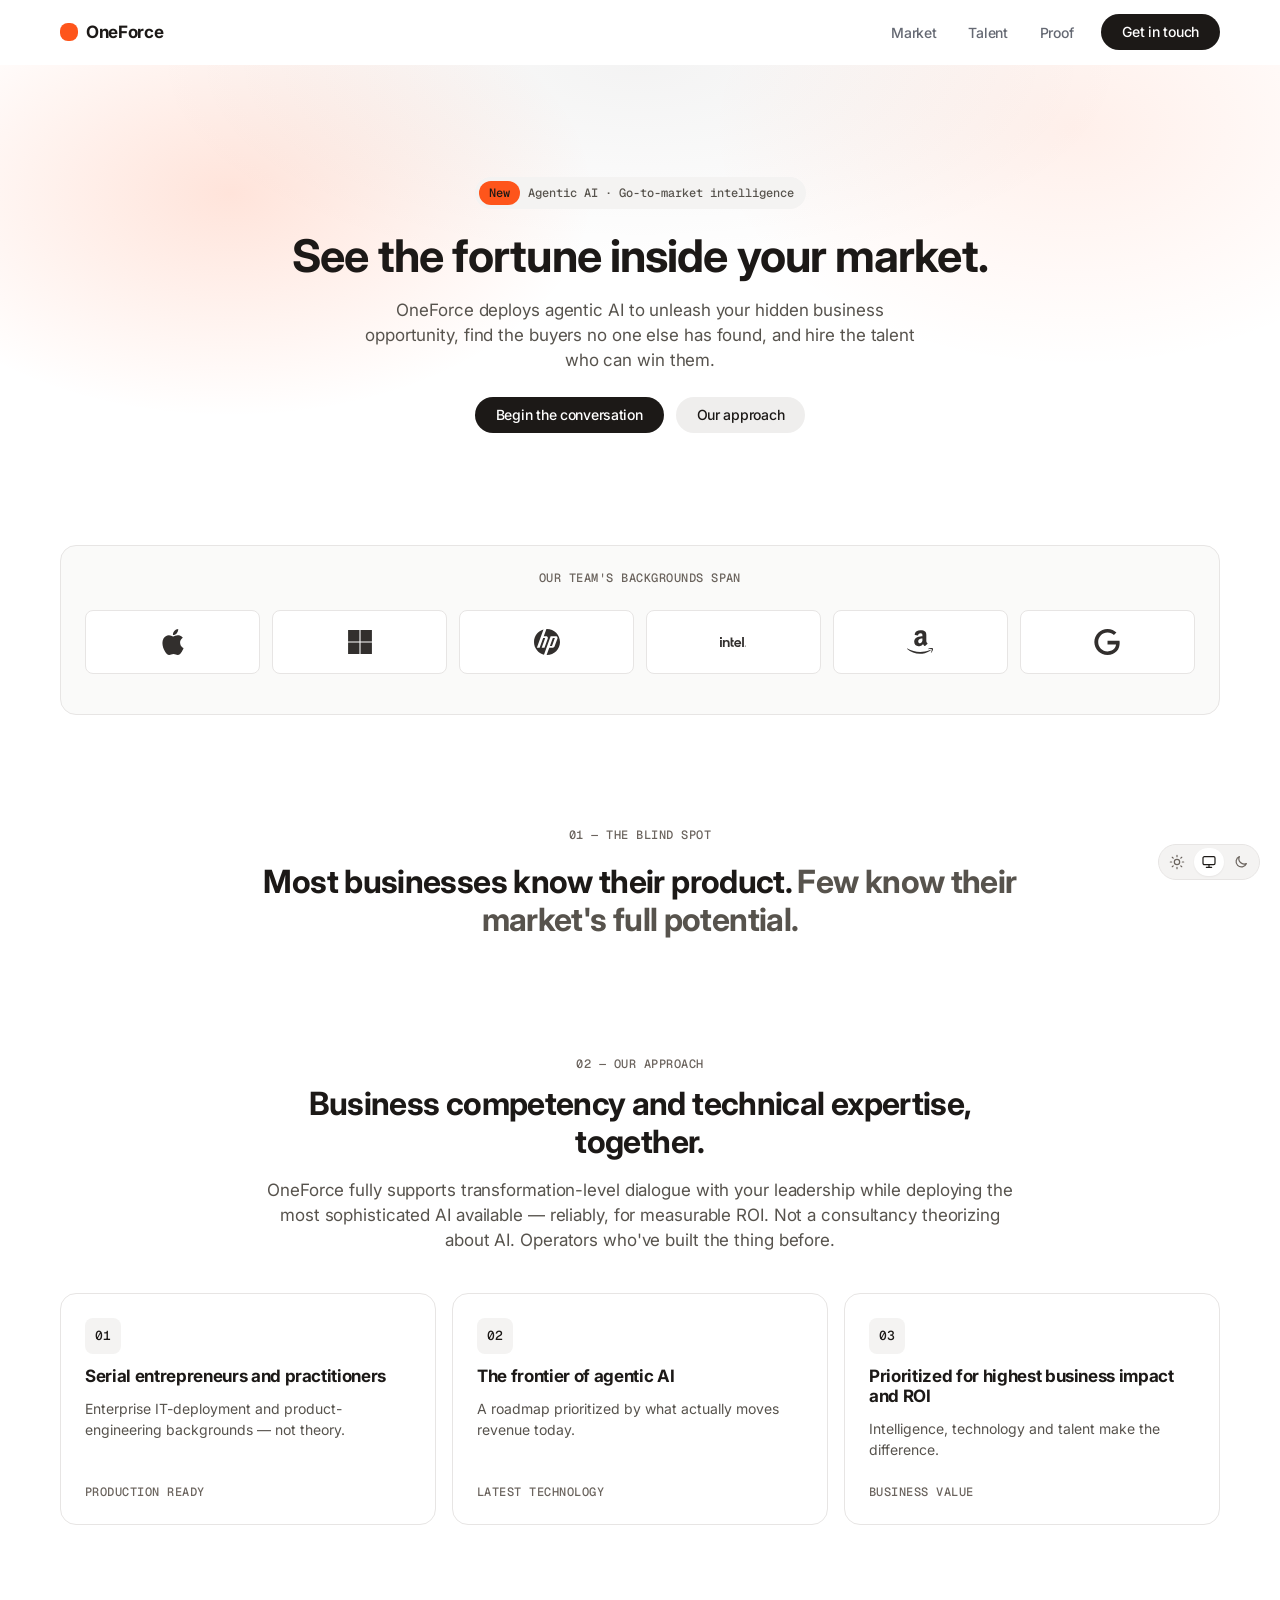
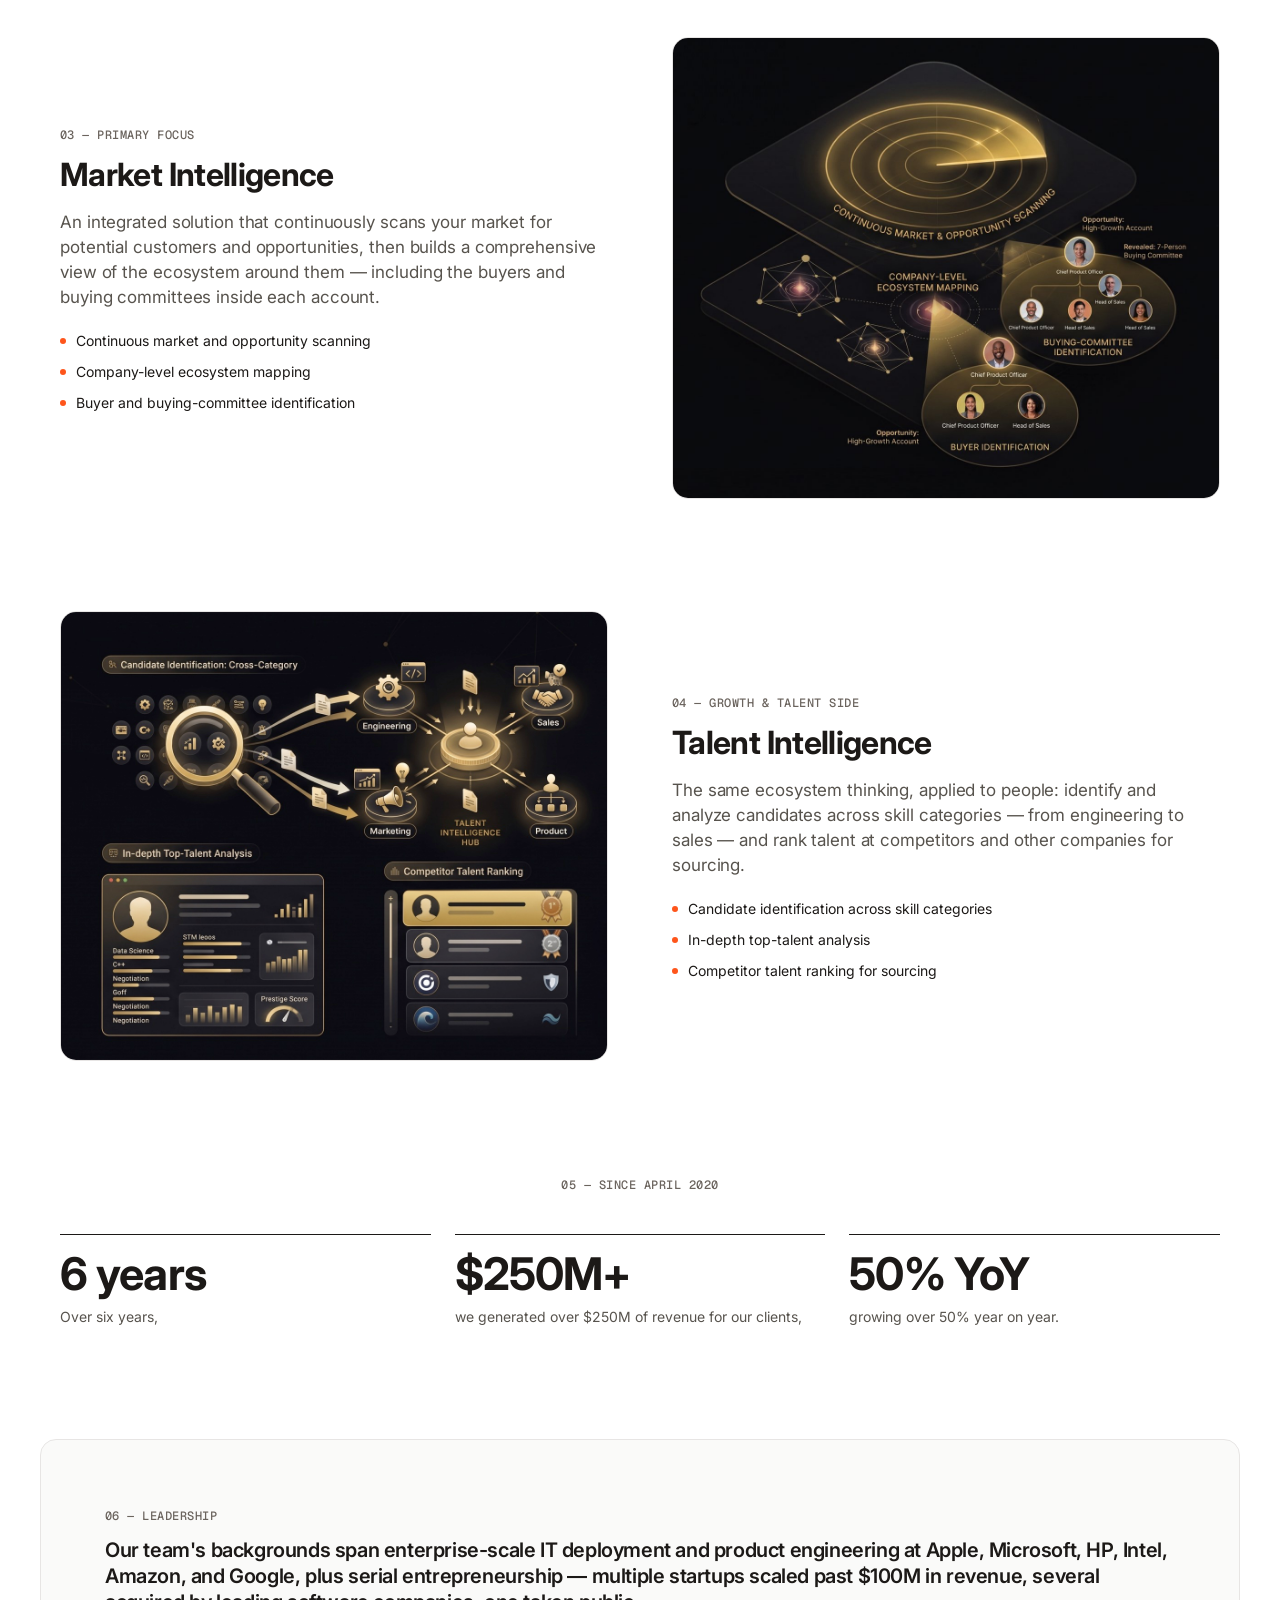
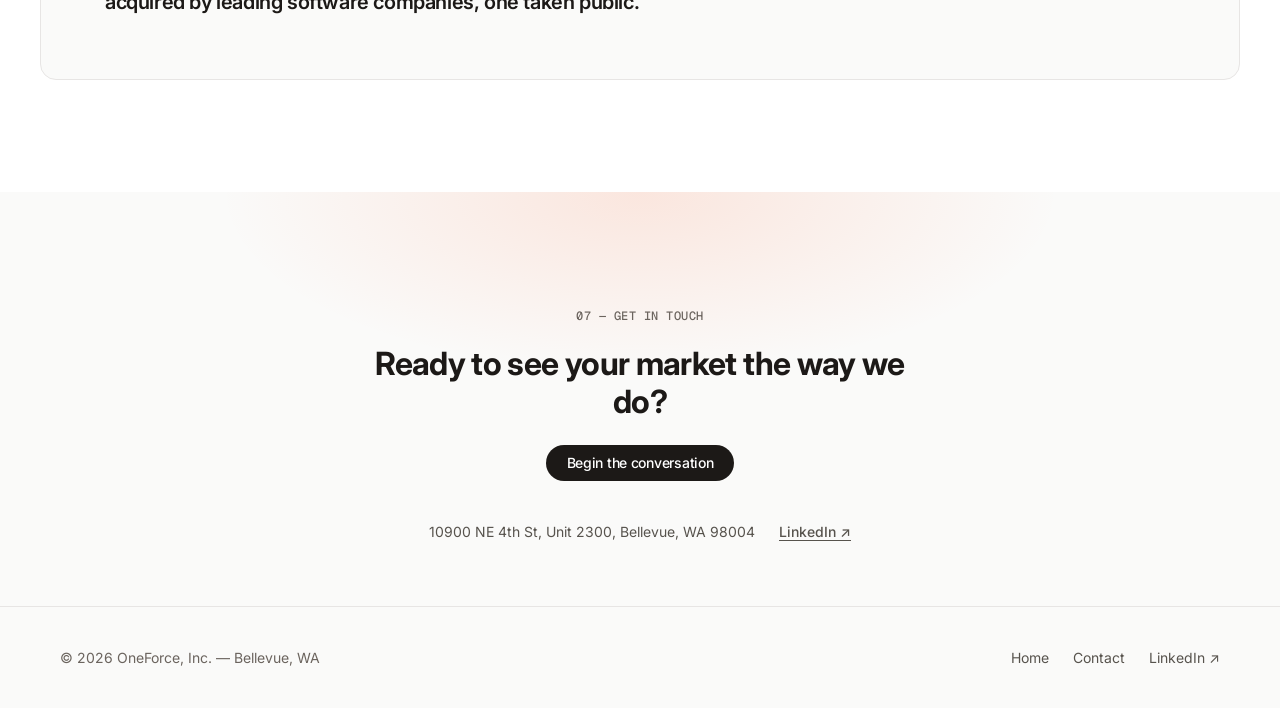
==== commit d383338b: "Theme switch: float bottom-right like the GitBook reference Co-Authored-By: Claude Sonnet 5.5 <norep" ====
--- a/index.html
+++ b/index.html
@@ -25,13 +25,13 @@
   <a href="#intelligence" class="l">Market</a>
   <a href="#talent" class="l">Talent</a>
   <a href="#proof" class="l">Proof</a>
-  <div class="theme" role="group" aria-label="Colour theme">
+  <a href="contact.html" class="btn btn-dark">Get in touch</a>
+</div></header>
+<div class="theme" role="group" aria-label="Colour theme">
     <button type="button" data-mode="light" aria-pressed="false" aria-label="Light theme" title="Light"><svg viewBox="0 0 24 24" aria-hidden="true"><circle cx="12" cy="12" r="4"/><path d="M12 2v2M12 20v2M4.9 4.9l1.4 1.4M17.7 17.7l1.4 1.4M2 12h2M20 12h2M4.9 19.1l1.4-1.4M17.7 6.3l1.4-1.4"/></svg></button>
     <button type="button" data-mode="system" aria-pressed="false" aria-label="System theme" title="System"><svg viewBox="0 0 24 24" aria-hidden="true"><rect x="3" y="4" width="18" height="12" rx="2"/><path d="M8 20h8M12 16v4"/></svg></button>
     <button type="button" data-mode="dark" aria-pressed="false" aria-label="Dark theme" title="Dark"><svg viewBox="0 0 24 24" aria-hidden="true"><path d="M20 14.5A8 8 0 0 1 9.5 4a8 8 0 1 0 10.5 10.5z"/></svg></button>
   </div>
-  <a href="contact.html" class="btn btn-dark">Get in touch</a>
-</div></header>
 <main id="main">
 
 <section class="hero wrap" data-od-id="hero">
--- a/styles.css
+++ b/styles.css
@@ -45,7 +45,7 @@
 .center{text-align:center}
 
 /* theme switch: light / dark / system */
-.theme{display:inline-flex;gap:2px;padding:3px;border-radius:var(--r-pill);background:var(--pill)}
+.theme{position:fixed;right:20px;bottom:20px;z-index:200;display:inline-flex;gap:2px;padding:3px;border-radius:var(--r-pill);background:var(--soft-2);border:1px solid var(--line)}
 .theme button{all:unset;box-sizing:border-box;width:30px;height:28px;border-radius:var(--r-pill);display:grid;place-items:center;cursor:pointer;color:var(--muted);transition:background var(--t) var(--ease),color var(--t) var(--ease)}
 .theme button:hover{color:var(--ink)}
 .theme button[aria-pressed=true]{background:var(--page);color:var(--ink);box-shadow:0 1px 2px var(--shadow)}
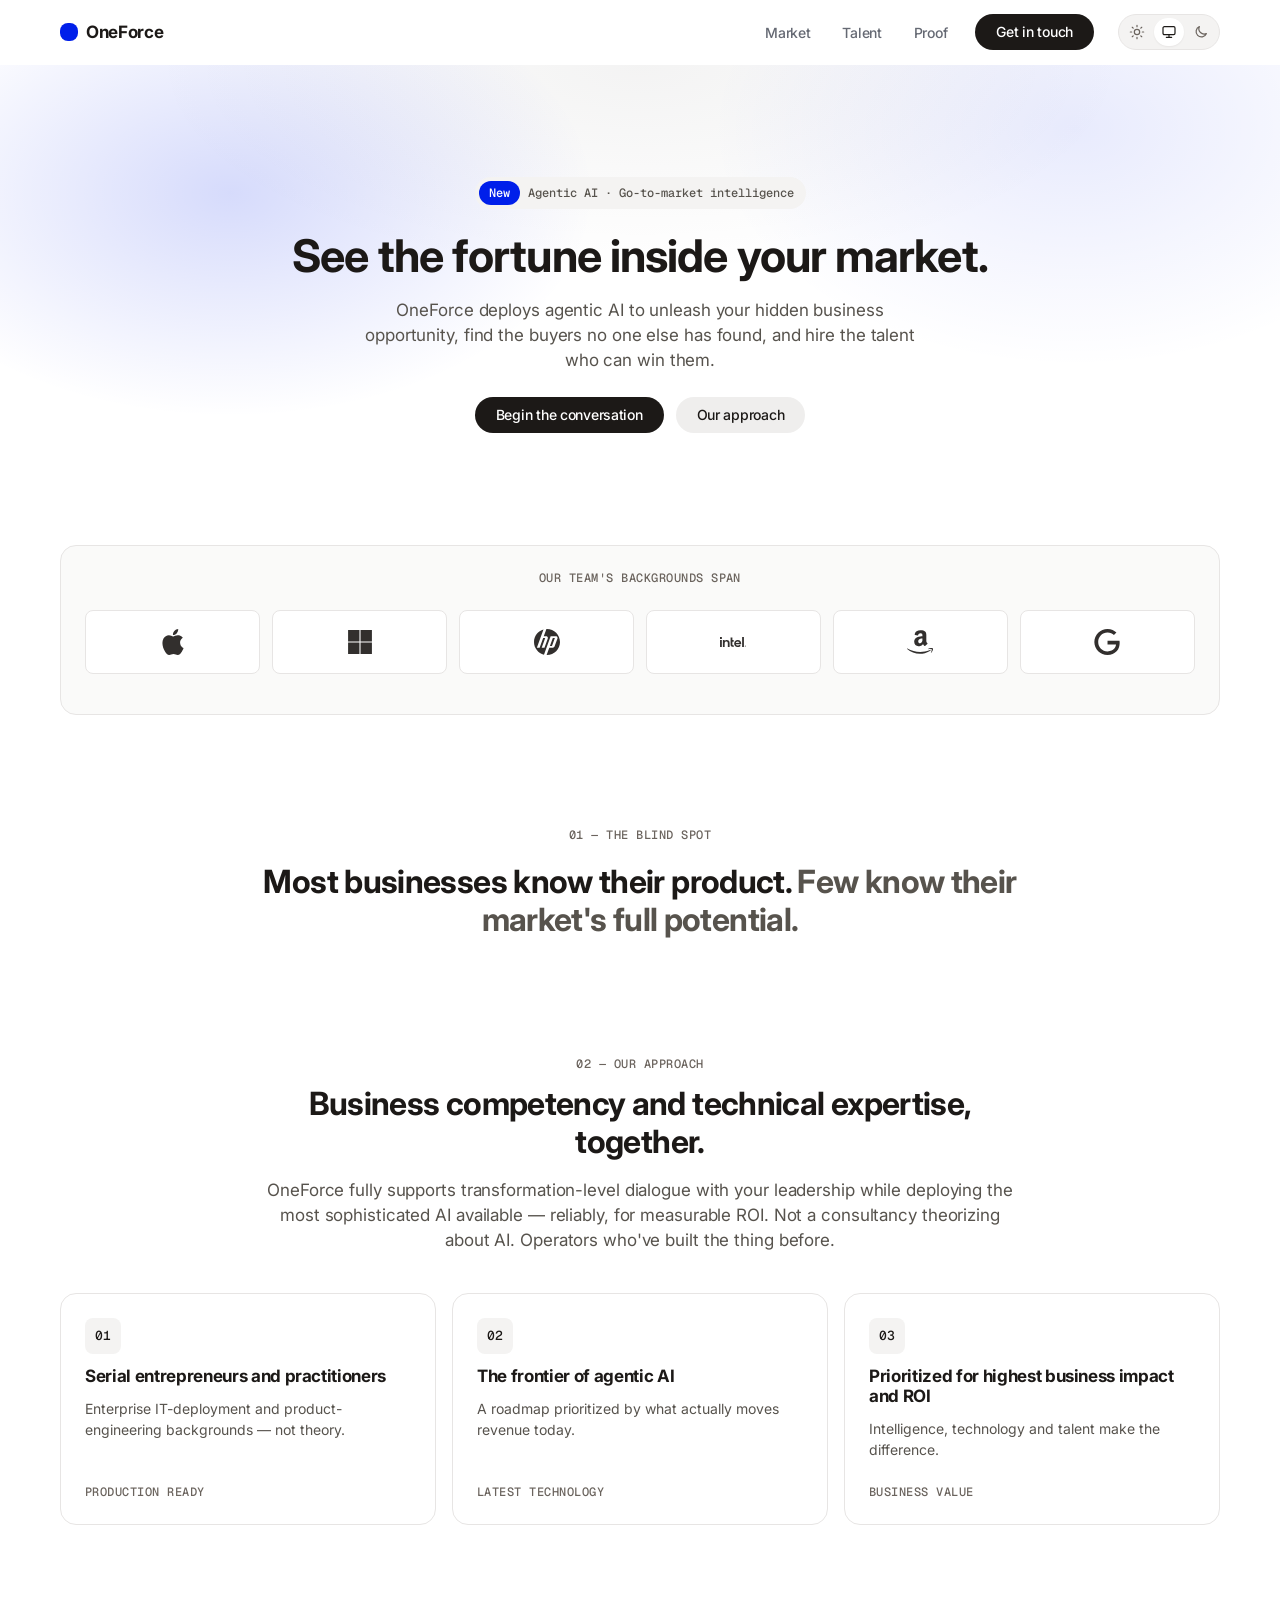
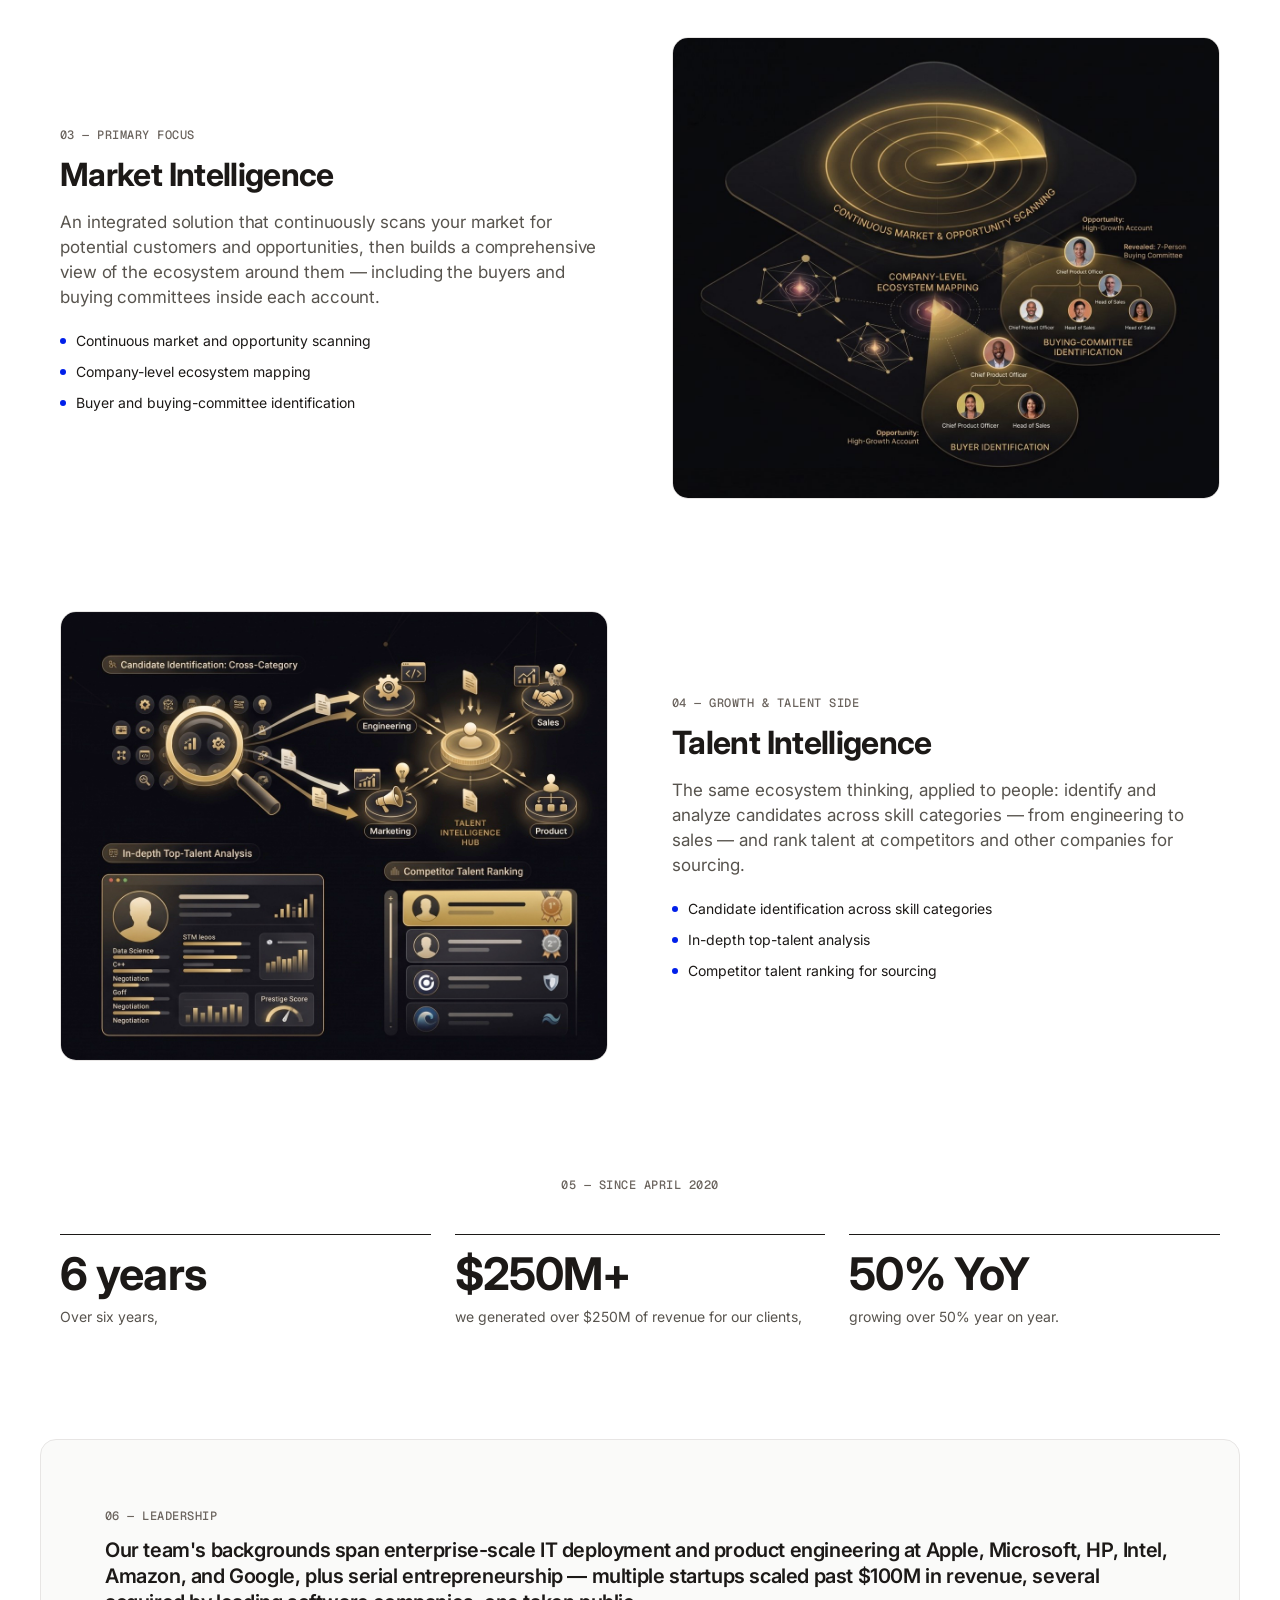
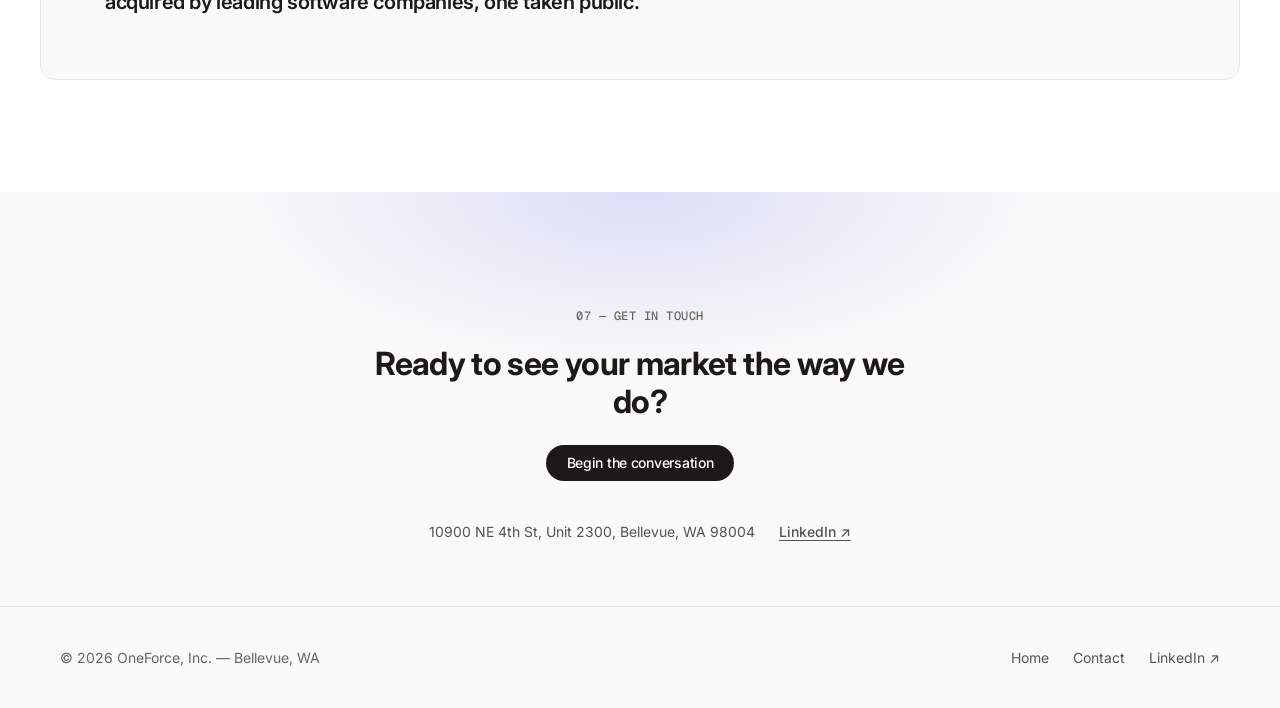
==== commit bc5ee23a: "Blue accent (001FEA) instead of orange; theme switch moved to top right of the nav Co-Authored-By: C" ====
--- a/index.html
+++ b/index.html
@@ -26,12 +26,12 @@
   <a href="#talent" class="l">Talent</a>
   <a href="#proof" class="l">Proof</a>
   <a href="contact.html" class="btn btn-dark">Get in touch</a>
-</div></header>
 <div class="theme" role="group" aria-label="Colour theme">
     <button type="button" data-mode="light" aria-pressed="false" aria-label="Light theme" title="Light"><svg viewBox="0 0 24 24" aria-hidden="true"><circle cx="12" cy="12" r="4"/><path d="M12 2v2M12 20v2M4.9 4.9l1.4 1.4M17.7 17.7l1.4 1.4M2 12h2M20 12h2M4.9 19.1l1.4-1.4M17.7 6.3l1.4-1.4"/></svg></button>
     <button type="button" data-mode="system" aria-pressed="false" aria-label="System theme" title="System"><svg viewBox="0 0 24 24" aria-hidden="true"><rect x="3" y="4" width="18" height="12" rx="2"/><path d="M8 20h8M12 16v4"/></svg></button>
     <button type="button" data-mode="dark" aria-pressed="false" aria-label="Dark theme" title="Dark"><svg viewBox="0 0 24 24" aria-hidden="true"><path d="M20 14.5A8 8 0 0 1 9.5 4a8 8 0 1 0 10.5 10.5z"/></svg></button>
   </div>
+</div></header>
 <main id="main">
 
 <section class="hero wrap" data-od-id="hero">
--- a/styles.css
+++ b/styles.css
@@ -4,26 +4,26 @@
 :root{
   color-scheme:light;
   --ink:#1C1917; --ink-2:#57534D; --muted:#6B645E; --page:#FFFFFF; --soft:#FAFAF9; --soft-2:#F4F3F2; --pill:#EFEEED;
-  --line:#E7E5E4; --accent:#FE551B; --accent-ink:#B93A0B;
+  --line:#E7E5E4; --accent:#001FEA; --accent-ink:#0018B8;
   --f-sans:'Inter',-apple-system,BlinkMacSystemFont,'Segoe UI',system-ui,sans-serif;
   --f-mono:'Geist Mono',ui-monospace,'SF Mono',Menlo,monospace;
   --s4:4px;--s6:6px;--s8:8px;--s10:10px;--s12:12px;--s14:14px;--s16:16px;--s20:20px;--s24:24px;--s40:40px;--s64:64px;--s112:112px;
   --r-tiny:4px;--r-small:8px;--r-card:16px;--r-input:99px;--r-pill:999px;
   --container:1160px;--narrow:766px;--wide:1345px;--gutter:20px;--gap:112px;
-  --nav-bg:rgba(255,255,255,.88);--chip:#fff;--btn-dark-hover:#3b3532;--btn-light-hover:#E4E2E0;--card-hover:#D6D3D1;--input-line:#D6D3D1;--input-line-hover:#A8A29E;--placeholder:#8A837D;--on-ink:#fff;--shadow:rgba(28,25,23,.06);--focus-ring:rgba(28,25,23,.14);--glow-a:rgba(254,85,27,.16);--glow-b:rgba(254,85,27,.09);--glow-c:rgba(28,25,23,.05);--glow-d:rgba(254,85,27,.12);--err:#B42318;--err-bg:#FEF3F2;--ok:#05603A;--ok-bg:#ECFDF3;--logo-filter:none;--nav-link:#656973;
+  --nav-bg:rgba(255,255,255,.88);--chip:#fff;--btn-dark-hover:#3b3532;--btn-light-hover:#E4E2E0;--card-hover:#D6D3D1;--input-line:#D6D3D1;--input-line-hover:#A8A29E;--placeholder:#8A837D;--on-ink:#fff;--shadow:rgba(28,25,23,.06);--focus-ring:rgba(28,25,23,.14);--glow-a:rgba(0,31,234,.16);--glow-b:rgba(0,31,234,.09);--glow-c:rgba(28,25,23,.05);--glow-d:rgba(0,31,234,.12);--err:#B42318;--err-bg:#FEF3F2;--ok:#05603A;--ok-bg:#ECFDF3;--logo-filter:none;--nav-link:#656973;
   --t:200ms;--ease:cubic-bezier(.2,0,0,1);
 }
 @media (prefers-color-scheme:dark){:root:not([data-theme=light]){
   color-scheme:dark;
   --ink:#F5F4F2; --ink-2:#B8B2AC; --muted:#9A938C; --page:#12100F; --soft:#1A1816; --soft-2:#24211F; --pill:#2A2725;
-  --line:#2E2A27; --accent:#FE551B; --accent-ink:#FF8A5E;
-  --nav-bg:rgba(18,16,15,.88);--chip:#1F1C1A;--btn-dark-hover:#FFFFFF;--btn-light-hover:#35312E;--card-hover:#4A4541;--input-line:#4A4541;--input-line-hover:#6B645E;--placeholder:#8A837D;--on-ink:#12100F;--shadow:rgba(0,0,0,.45);--focus-ring:rgba(245,244,242,.25);--glow-a:rgba(254,85,27,.22);--glow-b:rgba(254,85,27,.12);--glow-c:rgba(245,244,242,.05);--glow-d:rgba(254,85,27,.16);--err:#F97066;--err-bg:#3A1B18;--ok:#47CD89;--ok-bg:#12261C;--logo-filter:invert(1) brightness(.92);--nav-link:#A8A29E;
+  --line:#2E2A27; --accent:#001FEA; --accent-ink:#8FA2FF;
+  --nav-bg:rgba(18,16,15,.88);--chip:#1F1C1A;--btn-dark-hover:#FFFFFF;--btn-light-hover:#35312E;--card-hover:#4A4541;--input-line:#4A4541;--input-line-hover:#6B645E;--placeholder:#8A837D;--on-ink:#12100F;--shadow:rgba(0,0,0,.45);--focus-ring:rgba(245,244,242,.25);--glow-a:rgba(0,31,234,.22);--glow-b:rgba(0,31,234,.12);--glow-c:rgba(245,244,242,.05);--glow-d:rgba(0,31,234,.16);--err:#F97066;--err-bg:#3A1B18;--ok:#47CD89;--ok-bg:#12261C;--logo-filter:invert(1) brightness(.92);--nav-link:#A8A29E;
 }}
 :root[data-theme=dark]{
   color-scheme:dark;
   --ink:#F5F4F2; --ink-2:#B8B2AC; --muted:#9A938C; --page:#12100F; --soft:#1A1816; --soft-2:#24211F; --pill:#2A2725;
-  --line:#2E2A27; --accent:#FE551B; --accent-ink:#FF8A5E;
-  --nav-bg:rgba(18,16,15,.88);--chip:#1F1C1A;--btn-dark-hover:#FFFFFF;--btn-light-hover:#35312E;--card-hover:#4A4541;--input-line:#4A4541;--input-line-hover:#6B645E;--placeholder:#8A837D;--on-ink:#12100F;--shadow:rgba(0,0,0,.45);--focus-ring:rgba(245,244,242,.25);--glow-a:rgba(254,85,27,.22);--glow-b:rgba(254,85,27,.12);--glow-c:rgba(245,244,242,.05);--glow-d:rgba(254,85,27,.16);--err:#F97066;--err-bg:#3A1B18;--ok:#47CD89;--ok-bg:#12261C;--logo-filter:invert(1) brightness(.92);--nav-link:#A8A29E;
+  --line:#2E2A27; --accent:#001FEA; --accent-ink:#8FA2FF;
+  --nav-bg:rgba(18,16,15,.88);--chip:#1F1C1A;--btn-dark-hover:#FFFFFF;--btn-light-hover:#35312E;--card-hover:#4A4541;--input-line:#4A4541;--input-line-hover:#6B645E;--placeholder:#8A837D;--on-ink:#12100F;--shadow:rgba(0,0,0,.45);--focus-ring:rgba(245,244,242,.25);--glow-a:rgba(0,31,234,.22);--glow-b:rgba(0,31,234,.12);--glow-c:rgba(245,244,242,.05);--glow-d:rgba(0,31,234,.16);--err:#F97066;--err-bg:#3A1B18;--ok:#47CD89;--ok-bg:#12261C;--logo-filter:invert(1) brightness(.92);--nav-link:#A8A29E;
 }
 *{box-sizing:border-box}
 html{scroll-behavior:smooth}
@@ -45,7 +45,7 @@
 .center{text-align:center}
 
 /* theme switch: light / dark / system */
-.theme{position:fixed;right:20px;bottom:20px;z-index:200;display:inline-flex;gap:2px;padding:3px;border-radius:var(--r-pill);background:var(--soft-2);border:1px solid var(--line)}
+.theme{flex:none;display:inline-flex;gap:2px;padding:3px;border-radius:var(--r-pill);background:var(--soft-2);border:1px solid var(--line)}
 .theme button{all:unset;box-sizing:border-box;width:30px;height:28px;border-radius:var(--r-pill);display:grid;place-items:center;cursor:pointer;color:var(--muted);transition:background var(--t) var(--ease),color var(--t) var(--ease)}
 .theme button:hover{color:var(--ink)}
 .theme button[aria-pressed=true]{background:var(--page);color:var(--ink);box-shadow:0 1px 2px var(--shadow)}
@@ -72,7 +72,7 @@
 
 /* eyebrow badge */
 .eyebrow{display:inline-flex;align-items:center;gap:var(--s8);padding:var(--s4) var(--s12) var(--s4) var(--s4);border-radius:var(--r-pill);background:var(--soft-2);font:500 12px/16px var(--f-mono);color:var(--ink-2);letter-spacing:0}
-.eyebrow b{background:var(--accent);color:#1C1917;border-radius:var(--r-pill);padding:var(--s4) var(--s10);font-weight:500}
+.eyebrow b{background:var(--accent);color:#fff;border-radius:var(--r-pill);padding:var(--s4) var(--s10);font-weight:500}
 .tag{font:500 12px/16px var(--f-mono);color:var(--muted);text-transform:uppercase;letter-spacing:.04em}
 
 /* hero */
